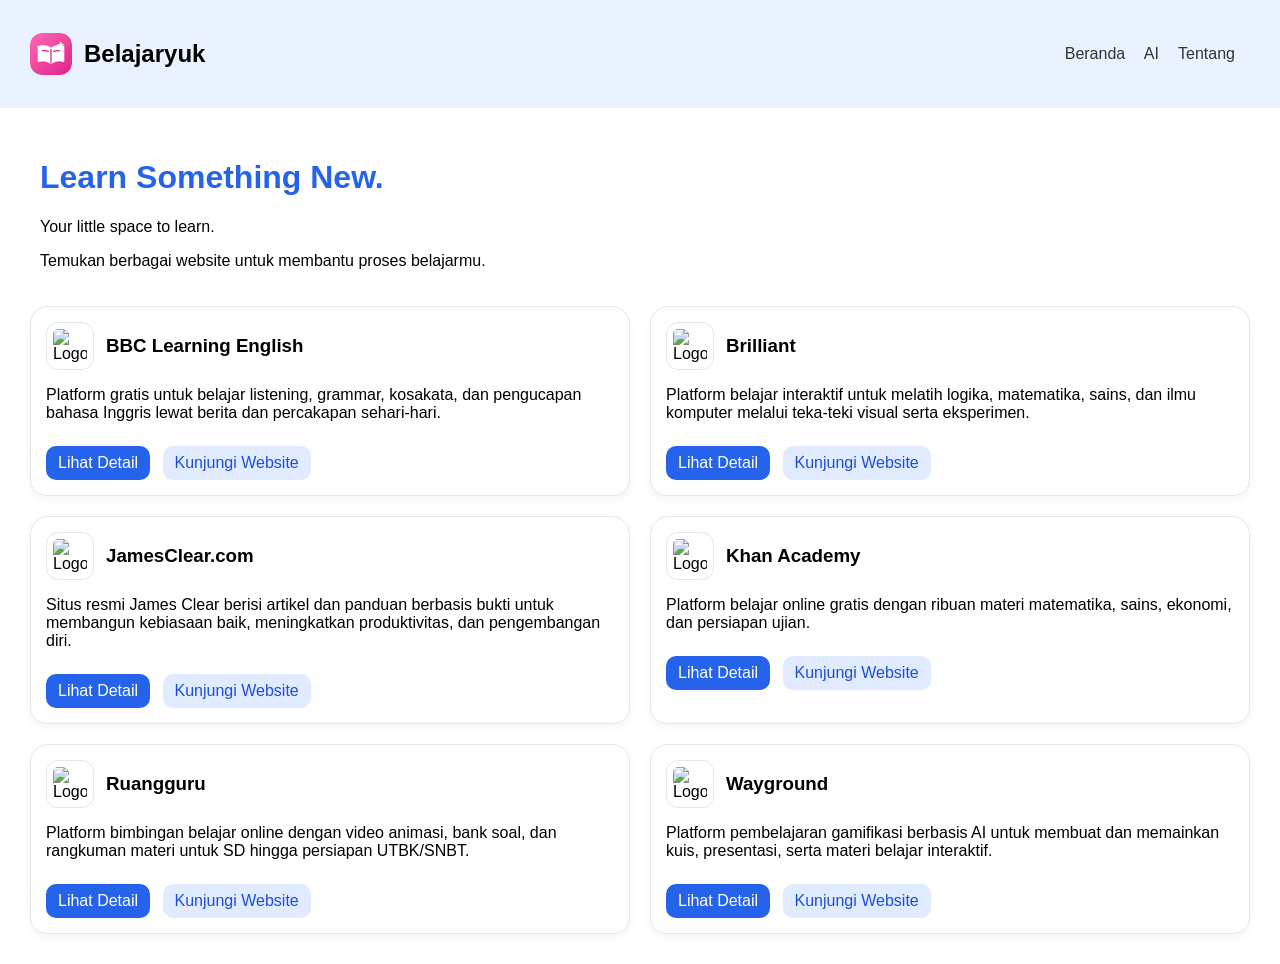
==== index.html @ 1b6ba8a6 "Merge pull request #5 from andrewbudi0308-lgtm/felix ngurutin based on alphabetical order" ====
﻿<!DOCTYPE html>
<html>
<head>
    <title>Belajaryuk</title>
    <style>
        @view-transition {
            navigation: auto;
        }

        body {
            font-family: Arial, sans-serif;
            background-color: white;
            margin: 0;
        }

        ::view-transition-old(root),
        ::view-transition-new(root) {
            animation-duration: 220ms;
        }

        ::view-transition-old(root) {
            animation-name: page-fade-out;
        }

        ::view-transition-new(root) {
            animation-name: page-fade-in;
        }

        @keyframes page-fade-out {
            to {
                opacity: 0;
                transform: translateY(-6px);
            }
        }

        @keyframes page-fade-in {
            from {
                opacity: 0;
                transform: translateY(6px);
            }
        }

        header {
            background-color: #eaf2ff;
            padding: 20px 30px;
            display: flex;
            align-items: center;
            justify-content: space-between;
        }

        .brand {
            display: flex;
            align-items: center;
            gap: 12px;
        }

        .logo {
            width: 42px;
            height: 42px;
            border-radius: 12px;
            display: block;
        }

        h1 {
            color: #2563eb;
        }

        nav a {
            margin-right: 15px;
            text-decoration: none;
            color: #333;
            transition: color 180ms ease;
        }

        nav a:hover {
            color: #2563eb;
        }

        .hero {
            text-align: left;
            padding: 30px 30px 20px;
            margin-left: 10px;
        }

        .cards {
            display: flex;
            flex-wrap: wrap;
            gap: 20px;
            justify-content: center;
            padding: 0 20px 30px;
        }

        .card {
            border: 1px solid #e5e7eb;
            padding: 15px;
            width: calc(50% - 20px);
            min-width: 250px;
            box-sizing: border-box;
            background: #fff;
            border-radius: 18px 18px 16px 16px;
            box-shadow: 0 4px 10px rgba(0, 0, 0, 0.04);
            transition: transform 180ms ease, box-shadow 180ms ease, border-color 180ms ease;
        }

        .card:hover {
            transform: translateY(-4px);
            border-color: #bfdbfe;
            box-shadow: 0 10px 22px rgba(37, 99, 235, 0.12);
        }

        .card:active {
            transform: scale(0.985);
        }

        .card-heading {
            display: flex;
            align-items: center;
            gap: 12px;
            margin-bottom: 12px;
        }

        .site-logo {
            width: 48px;
            height: 48px;
            flex: 0 0 48px;
            box-sizing: border-box;
            padding: 6px;
            object-fit: contain;
            border: 1px solid #e5e7eb;
            border-radius: 12px;
            background: #fff;
        }

        .card-heading h3 {
            margin: 0;
        }

        .button {
            background-color: #2563eb;
            color: white;
            padding: 8px 12px;
            text-decoration: none;
            border-radius: 10px;
            display: inline-block;
            margin-top: 8px;
            transition: transform 160ms ease, background-color 160ms ease;
        }

        .button:hover {
            transform: translateY(-2px);
        }

        .button:active {
            transform: scale(0.96);
        }

        @media (prefers-reduced-motion: reduce) {
            *,
            *::before,
            *::after {
                scroll-behavior: auto !important;
                animation-duration: 0.01ms !important;
                animation-iteration-count: 1 !important;
                transition-duration: 0.01ms !important;
            }
        }

        .button.secondary {
            background-color: #e0ebff;
            color: #1d4ed8;
            margin-left: 8px;
        }
    </style>
</head>
<body>
    <header>
        <div class="brand">
            <img class="logo" src="logo.svg" alt="Logo Belajaryuk">
            <h2>Belajaryuk</h2>
        </div>
        <nav>
            <a href="index.html">Beranda</a>
            <a href="ai.html">AI</a>
            <a href="#">Tentang</a>
        </nav>
    </header>

    <div class="hero">
        <h1>Learn Something New.</h1>
        <p>Your little space to learn.</p>
        <p>Temukan berbagai website untuk membantu proses belajarmu.</p>
    </div>

    <div class="cards">
        <div class="card">
            <div class="card-heading">
                <img class="site-logo" src="https://www.google.com/s2/favicons?domain=bbc.co.uk&amp;sz=128" alt="Logo BBC Learning English" width="48" height="48">
                <h3>BBC Learning English</h3>
            </div>
            <p>Platform gratis untuk belajar listening, grammar, kosakata, dan pengucapan bahasa Inggris lewat berita dan percakapan sehari-hari.</p>
            <a href="detail.html?id=5" class="button">Lihat Detail</a>
            <a href="https://www.bbc.co.uk/learningenglish/english/hygiene/course-information" class="button secondary" target="_blank" rel="noreferrer">Kunjungi Website</a>
        </div>

        <div class="card">
            <div class="card-heading">
                <img class="site-logo" src="https://www.google.com/s2/favicons?domain=brilliant.org&amp;sz=128" alt="Logo Brilliant" width="48" height="48">
                <h3>Brilliant</h3>
            </div>
            <p>Platform belajar interaktif untuk melatih logika, matematika, sains, dan ilmu komputer melalui teka-teki visual serta eksperimen.</p>
            <a href="detail.html?id=3" class="button">Lihat Detail</a>
            <a href="https://brilliant.org/" class="button secondary" target="_blank" rel="noreferrer">Kunjungi Website</a>
        </div>

        <div class="card">
            <div class="card-heading">
                <img class="site-logo" src="https://www.google.com/s2/favicons?domain=jamesclear.com&amp;sz=128" alt="Logo JamesClear.com" width="48" height="48">
                <h3>JamesClear.com</h3>
            </div>
            <p>Situs resmi James Clear berisi artikel dan panduan berbasis bukti untuk membangun kebiasaan baik, meningkatkan produktivitas, dan pengembangan diri.</p>
            <a href="detail.html?id=4" class="button">Lihat Detail</a>
            <a href="https://jamesclear.com/" class="button secondary" target="_blank" rel="noreferrer">Kunjungi Website</a>
        </div>

        <div class="card">
            <div class="card-heading">
                <img class="site-logo" src="https://www.google.com/s2/favicons?domain=khanacademy.org&amp;sz=128" alt="Logo Khan Academy" width="48" height="48">
                <h3>Khan Academy</h3>
            </div>
            <p>Platform belajar online gratis dengan ribuan materi matematika, sains, ekonomi, dan persiapan ujian.</p>
            <a href="detail.html?id=1" class="button">Lihat Detail</a>
            <a href="https://www.khanacademy.org/" class="button secondary" target="_blank" rel="noreferrer">Kunjungi Website</a>
        </div>

        <div class="card">
            <div class="card-heading">
                <img class="site-logo" src="https://www.google.com/s2/favicons?domain=ruangguru.com&amp;sz=128" alt="Logo Ruangguru" width="48" height="48">
                <h3>Ruangguru</h3>
            </div>
            <p>Platform bimbingan belajar online dengan video animasi, bank soal, dan rangkuman materi untuk SD hingga persiapan UTBK/SNBT.</p>
            <a href="detail.html?id=2" class="button">Lihat Detail</a>
            <a href="https://www.ruangguru.com/" class="button secondary" target="_blank" rel="noreferrer">Kunjungi Website</a>
        </div>

        <div class="card">
            <div class="card-heading">
                <img class="site-logo" src="https://www.google.com/s2/favicons?domain=wayground.com&amp;sz=128" alt="Logo Wayground" width="48" height="48">
                <h3>Wayground</h3>
            </div>
            <p>Platform pembelajaran gamifikasi berbasis AI untuk membuat dan memainkan kuis, presentasi, serta materi belajar interaktif.</p>
            <a href="detail.html?id=6" class="button">Lihat Detail</a>
            <a href="https://wayground.com/" class="button secondary" target="_blank" rel="noreferrer">Kunjungi Website</a>
        </div>
    </div>
</body>
</html>
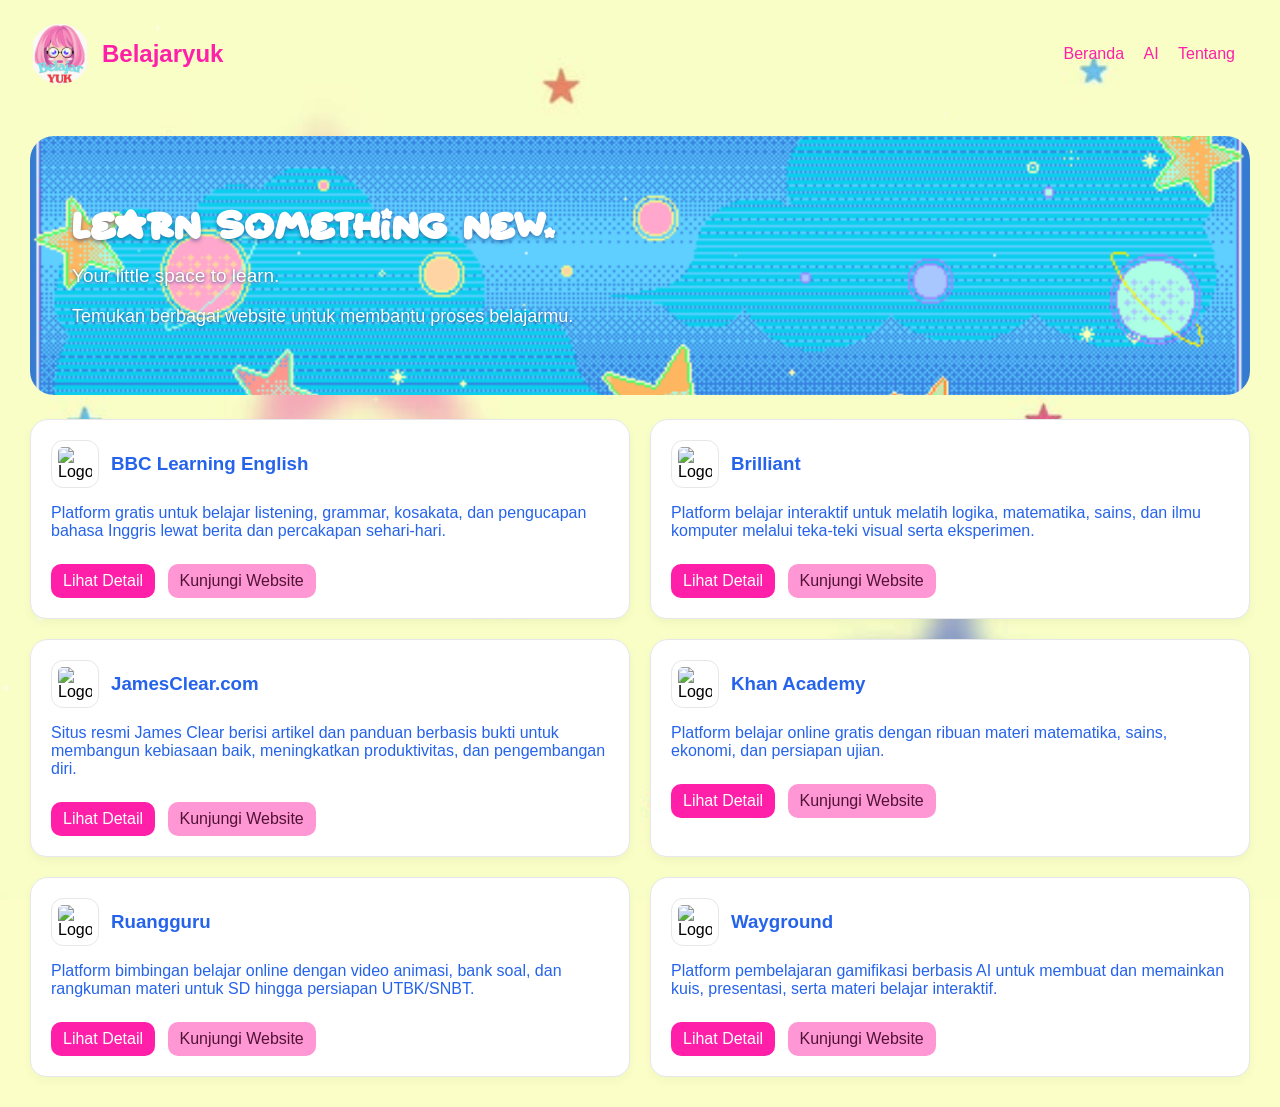
==== commit 0f00937e: "finishing" ====
--- a/index.html
+++ b/index.html
@@ -1,7 +1,20 @@
-﻿<!DOCTYPE html>
+<!DOCTYPE html>
 <html>
 <head>
+    <meta charset="UTF-8">
+    <meta name="viewport" content="width=device-width, initial-scale=1">
     <title>Belajaryuk</title>
+    <meta name="description" content="Temukan berbagai website dan alat belajar untuk membantu proses belajarmu.">
+    <meta property="og:type" content="website">
+    <meta property="og:site_name" content="Belajaryuk.id">
+    <meta property="og:title" content="Belajaryuk.id — Your little space to learn">
+    <meta property="og:description" content="Temukan berbagai website dan alat belajar untuk membantu proses belajarmu.">
+    <meta property="og:url" content="https://belajaryuk.id/">
+    <meta property="og:image" content="https://belajaryuk.id/assets/images/belajaryuk-logo.png">
+    <meta property="og:image:alt" content="Logo Belajaryuk menampilkan Jane dan tulisan Belajar YUK">
+    <meta name="twitter:card" content="summary_large_image">
+    <meta name="twitter:image" content="https://belajaryuk.id/assets/images/belajaryuk-logo.png">
+    <link rel="stylesheet" href="assets/css/site-font.css">
     <style>
         @view-transition {
             navigation: auto;
@@ -9,8 +22,23 @@
 
         body {
             font-family: Arial, sans-serif;
-            background-color: white;
+            background-color: #fbffc7;
+            background-image: url("assets/images/background-reference.jpg");
+            background-position: center top;
+            background-repeat: no-repeat;
+            background-size: cover;
+            background-attachment: fixed;
             margin: 0;
+            isolation: isolate;
+        }
+
+        #homepage-stars {
+            position: fixed;
+            inset: 0;
+            z-index: -1;
+            width: 100%;
+            height: 100%;
+            pointer-events: none;
         }
 
         ::view-transition-old(root),
@@ -41,7 +69,7 @@
         }
 
         header {
-            background-color: #eaf2ff;
+            background-color: transparent;
             padding: 20px 30px;
             display: flex;
             align-items: center;
@@ -52,13 +80,43 @@
             display: flex;
             align-items: center;
             gap: 12px;
+            color: #ff1fa9;
+            text-decoration: none;
+            cursor: pointer;
+        }
+
+        .brand:hover {
+            color: #ff1fa9;
+        }
+
+        .brand:focus-visible {
+            outline: 3px solid #2563eb;
+            outline-offset: 4px;
+            border-radius: 6px;
         }
 
         .logo {
-            width: 42px;
-            height: 42px;
-            border-radius: 12px;
+            width: 60px;
+            height: 60px;
             display: block;
+            border-radius: 50%;
+            object-fit: contain;
+            animation: logo-float 3.6s ease-in-out infinite;
+            transition: scale 220ms ease, filter 220ms ease;
+        }
+
+        .brand:hover .logo {
+            scale: 1.06;
+            filter: drop-shadow(0 0 7px rgba(255, 31, 169, .45));
+        }
+
+        @keyframes logo-float {
+            0%, 100% {
+                transform: translateY(0);
+            }
+            50% {
+                transform: translateY(-4px);
+            }
         }
 
         h1 {
@@ -68,18 +126,69 @@
         nav a {
             margin-right: 15px;
             text-decoration: none;
-            color: #333;
-            transition: color 180ms ease;
+            color: #ff1fa9;
+            display: inline-block;
+            transition: color 180ms ease, transform 180ms ease;
         }
 
         nav a:hover {
-            color: #2563eb;
+            color: #ff1fa9;
+            transform: translateY(-2px);
         }
 
         .hero {
             text-align: left;
-            padding: 30px 30px 20px;
-            margin-left: 10px;
+            margin: 28px 30px 24px;
+            padding: 48px 40px;
+            border: 2px solid transparent;
+            border-radius: 24px;
+            background: #347bd1 url("assets/images/title-header.gif") center / cover no-repeat;
+            color: #fff;
+        }
+
+        .hero h1 {
+            color: #fff;
+            text-shadow: 0 2px 4px rgba(20, 52, 126, .55);
+        }
+
+        .hero p {
+            color: #fff;
+            text-shadow: 0 1px 3px rgba(20, 52, 126, .7);
+        }
+
+        .hero p:first-of-type {
+            font-size: 19px;
+        }
+
+        .hero p:last-of-type {
+            font-size: 18px;
+        }
+
+        .hero,
+        .card {
+            animation: content-fade-in 520ms ease both;
+        }
+
+        .card:nth-child(2) { animation-delay: 70ms; }
+        .card:nth-child(3) { animation-delay: 140ms; }
+        .card:nth-child(4) { animation-delay: 210ms; }
+        .card:nth-child(5) { animation-delay: 280ms; }
+        .card:nth-child(6) { animation-delay: 350ms; }
+
+        @keyframes content-fade-in {
+            from {
+                opacity: 0;
+            }
+            to {
+                opacity: 1;
+            }
+        }
+
+        @media (max-width: 560px) {
+            .hero {
+                margin: 20px 14px;
+                padding: 42px 24px;
+            }
         }
 
         .cards {
@@ -92,7 +201,7 @@
 
         .card {
             border: 1px solid #e5e7eb;
-            padding: 15px;
+            padding: 20px;
             width: calc(50% - 20px);
             min-width: 250px;
             box-sizing: border-box;
@@ -100,6 +209,11 @@
             border-radius: 18px 18px 16px 16px;
             box-shadow: 0 4px 10px rgba(0, 0, 0, 0.04);
             transition: transform 180ms ease, box-shadow 180ms ease, border-color 180ms ease;
+        }
+
+        .card-heading h3,
+        .card > p {
+            color: #2563eb;
         }
 
         .card:hover {
@@ -136,7 +250,7 @@
         }
 
         .button {
-            background-color: #2563eb;
+            background-color: #ff1fa9;
             color: white;
             padding: 8px 12px;
             text-decoration: none;
@@ -166,22 +280,28 @@
         }
 
         .button.secondary {
-            background-color: #e0ebff;
-            color: #1d4ed8;
+            background-color: #ff97d5;
+            color: #501236;
             margin-left: 8px;
+        }
+
+        .button.secondary:focus-visible {
+            outline: 3px solid #1d4ed8;
+            outline-offset: 4px;
         }
     </style>
 </head>
 <body>
+    <canvas id="homepage-stars" aria-hidden="true"></canvas>
     <header>
-        <div class="brand">
-            <img class="logo" src="logo.svg" alt="Logo Belajaryuk">
+        <a class="brand" href="index.html" aria-label="Kembali ke Beranda Belajaryuk">
+            <img class="logo" src="assets/images/belajaryuk-logo.png" alt="Logo Belajaryuk, Jane dan tulisan Belajar YUK">
             <h2>Belajaryuk</h2>
-        </div>
+        </a>
         <nav>
             <a href="index.html">Beranda</a>
             <a href="ai.html">AI</a>
-            <a href="#">Tentang</a>
+            <a href="about.html">Tentang</a>
         </nav>
     </header>
 
@@ -252,5 +372,6 @@
             <a href="https://wayground.com/" class="button secondary" target="_blank" rel="noreferrer">Kunjungi Website</a>
         </div>
     </div>
+    <script src="assets/js/home-interactions.js" defer></script>
 </body>
 </html>
--- a/assets/css/site-font.css
+++ b/assets/css/site-font.css
@@ -0,0 +1,25 @@
+@font-face {
+    font-family: "Starborn";
+    src: url("../fonts/Starborn.ttf") format("truetype");
+    font-style: normal;
+    font-weight: 400;
+    font-display: swap;
+}
+
+.hero h1 {
+    font-family: "Starborn", Arial, sans-serif;
+}
+
+@media (max-width: 560px) {
+    header {
+        align-items: flex-start;
+        flex-direction: column;
+        gap: 8px;
+    }
+
+    nav {
+        display: flex;
+        flex-wrap: wrap;
+        gap: 6px;
+    }
+}
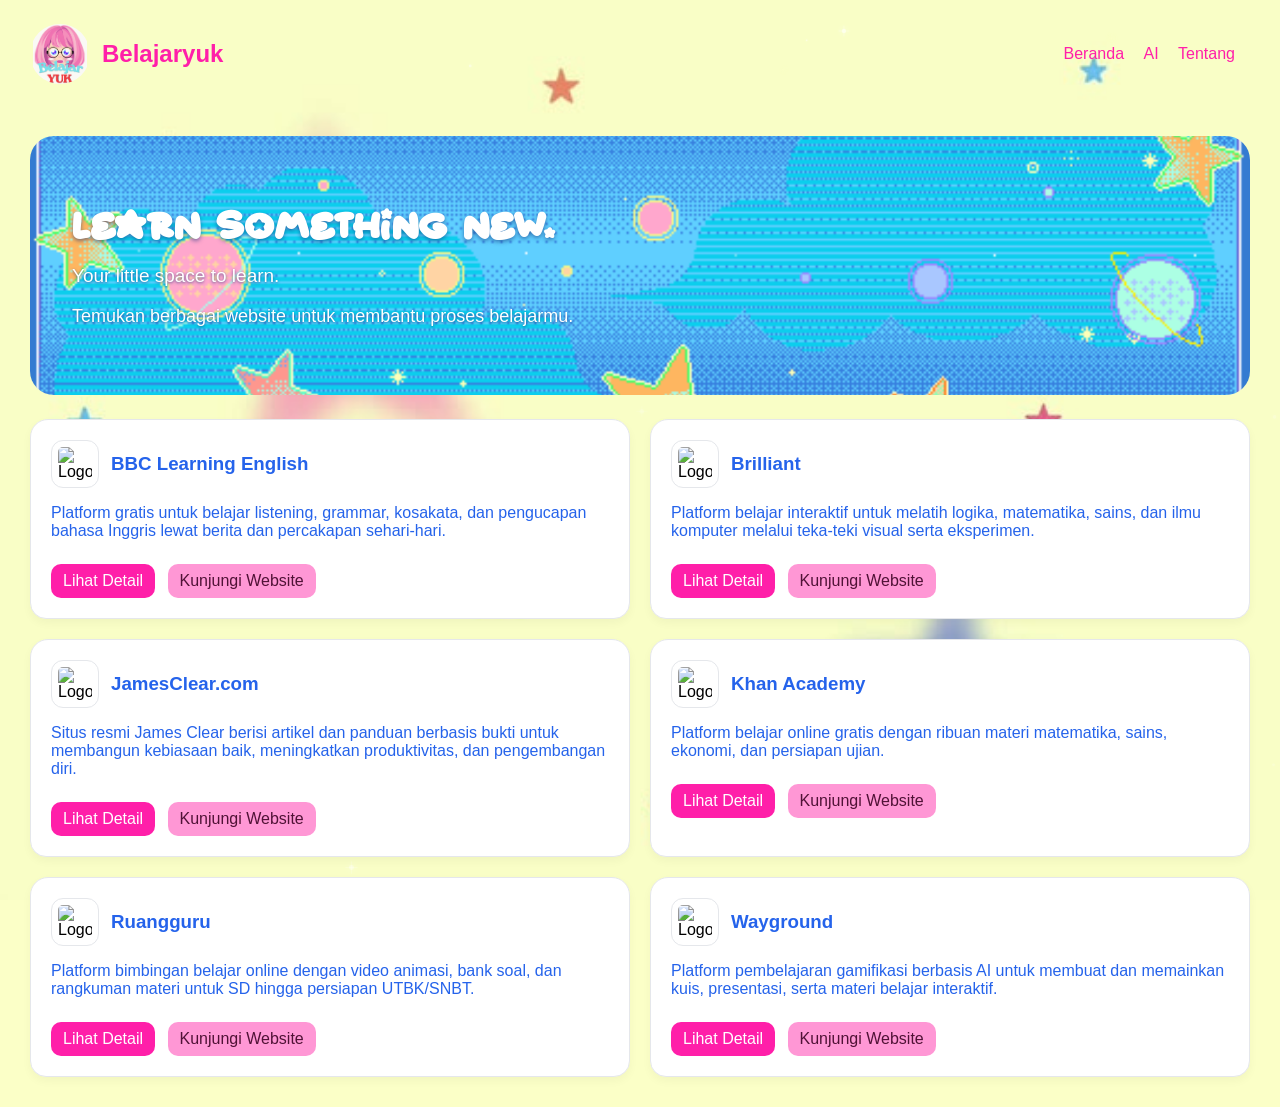
==== commit 1a812766: "motion" ====
--- a/index.html
+++ b/index.html
@@ -14,6 +14,7 @@
     <meta property="og:image:alt" content="Logo Belajaryuk menampilkan Jane dan tulisan Belajar YUK">
     <meta name="twitter:card" content="summary_large_image">
     <meta name="twitter:image" content="https://belajaryuk.id/assets/images/belajaryuk-logo.png">
+    <link rel="icon" type="image/png" href="assets/images/belajaryuk-favicon.png">
     <link rel="stylesheet" href="assets/css/site-font.css">
     <style>
         @view-transition {
@@ -164,16 +165,9 @@
             font-size: 18px;
         }
 
-        .hero,
-        .card {
+        .hero {
             animation: content-fade-in 520ms ease both;
         }
-
-        .card:nth-child(2) { animation-delay: 70ms; }
-        .card:nth-child(3) { animation-delay: 140ms; }
-        .card:nth-child(4) { animation-delay: 210ms; }
-        .card:nth-child(5) { animation-delay: 280ms; }
-        .card:nth-child(6) { animation-delay: 350ms; }
 
         @keyframes content-fade-in {
             from {
@@ -290,8 +284,9 @@
             outline-offset: 4px;
         }
     </style>
+    <link rel="stylesheet" href="assets/css/site-motion.css">
 </head>
-<body>
+<body class="interactive-page">
     <canvas id="homepage-stars" aria-hidden="true"></canvas>
     <header>
         <a class="brand" href="index.html" aria-label="Kembali ke Beranda Belajaryuk">
--- a/assets/css/site-motion.css
+++ b/assets/css/site-motion.css
@@ -0,0 +1,121 @@
+body {
+    isolation: isolate;
+}
+
+#homepage-stars {
+    position: fixed;
+    inset: 0;
+    z-index: -1;
+    width: 100%;
+    height: 100%;
+    pointer-events: none;
+}
+
+.logo {
+    animation: logo-float 3.6s ease-in-out infinite;
+    transition: scale 220ms ease, filter 220ms ease;
+}
+
+.brand:hover .logo {
+    scale: 1.06;
+    filter: drop-shadow(0 0 7px rgba(255, 31, 169, .45));
+}
+
+@keyframes logo-float {
+    0%, 100% {
+        transform: translateY(0);
+    }
+
+    50% {
+        transform: translateY(-4px);
+    }
+}
+
+nav a,
+.button,
+.social-icon {
+    transition: transform 180ms ease, filter 180ms ease, color 180ms ease, background-color 180ms ease;
+}
+
+nav a:hover {
+    transform: translateY(-2px);
+}
+
+.button:hover,
+.social-icon:hover {
+    transform: translateY(-2px);
+}
+
+.button:active,
+.social-icon:active {
+    transform: scale(.96);
+}
+
+.card,
+.team-card {
+    transition: transform 180ms ease, box-shadow 180ms ease, border-color 180ms ease;
+}
+
+.card:hover,
+.team-card:hover {
+    transform: translateY(-4px);
+}
+
+.card:active,
+.team-card:active {
+    transform: scale(.985);
+}
+
+.site-logo,
+.team-photo {
+    transition: transform 180ms ease, filter 180ms ease;
+}
+
+.card:hover .site-logo,
+.team-card:hover .team-photo {
+    transform: scale(1.04);
+}
+
+@keyframes content-fade-in {
+    from {
+        opacity: 0;
+    }
+
+    to {
+        opacity: 1;
+    }
+}
+
+.interactive-page.motion-ready .hero,
+.interactive-page.motion-ready .section-heading {
+    animation: content-fade-in 520ms ease both;
+}
+
+.interactive-page .scroll-reveal {
+    transition: opacity 520ms ease, transform 520ms ease, box-shadow 180ms ease, border-color 180ms ease;
+}
+
+.interactive-page.scroll-reveal-ready .scroll-reveal:not(.is-visible) {
+    opacity: 0;
+    transform: translateY(22px);
+}
+
+.interactive-page.scroll-reveal-ready .scroll-reveal.is-visible {
+    opacity: 1;
+}
+
+@media (prefers-reduced-motion: reduce) {
+    *,
+    *::before,
+    *::after {
+        scroll-behavior: auto !important;
+        animation-duration: .01ms !important;
+        animation-iteration-count: 1 !important;
+        transition-duration: .01ms !important;
+    }
+
+    .interactive-page.scroll-reveal-ready .scroll-reveal:not(.is-visible) {
+        opacity: 1;
+        transform: none;
+    }
+}
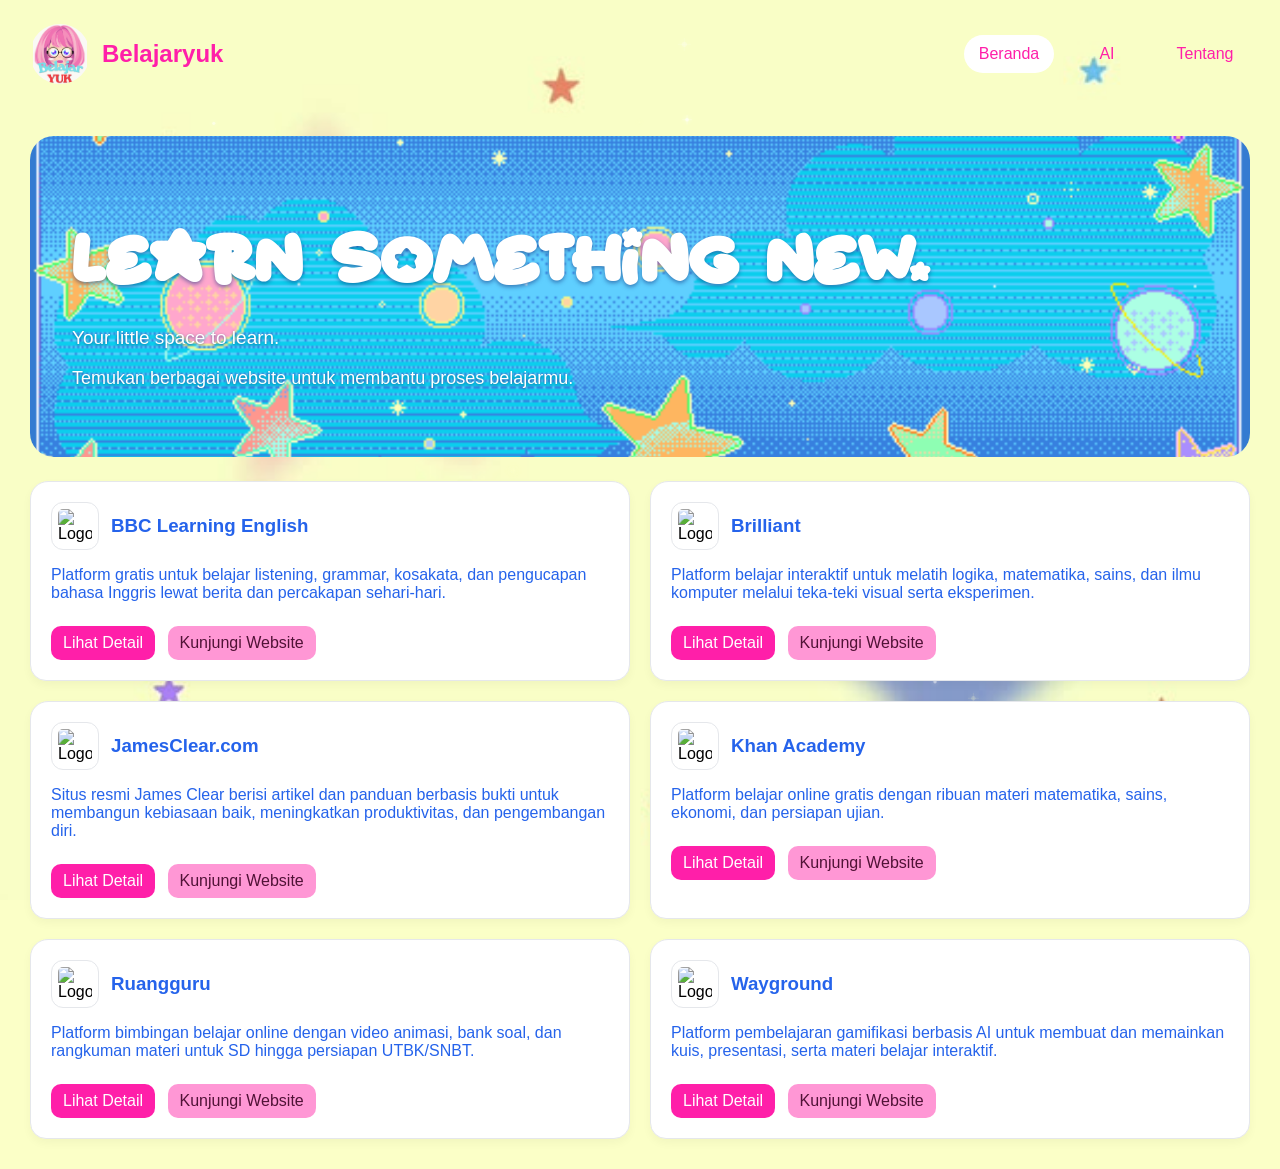
==== commit 8a5dbb5b: "motion fix" ====
--- a/index.html
+++ b/index.html
@@ -293,8 +293,9 @@
             <img class="logo" src="assets/images/belajaryuk-logo.png" alt="Logo Belajaryuk, Jane dan tulisan Belajar YUK">
             <h2>Belajaryuk</h2>
         </a>
-        <nav>
-            <a href="index.html">Beranda</a>
+        <nav class="site-nav">
+            <span class="nav-pill" aria-hidden="true"></span>
+            <a href="index.html" aria-current="page">Beranda</a>
             <a href="ai.html">AI</a>
             <a href="about.html">Tentang</a>
         </nav>
--- a/assets/css/site-font.css
+++ b/assets/css/site-font.css
@@ -8,6 +8,8 @@
 
 .hero h1 {
     font-family: "Starborn", Arial, sans-serif;
+    font-size: clamp(34px, 6vw, 58px);
+    line-height: 1.1;
 }
 
 @media (max-width: 560px) {
--- a/assets/css/site-motion.css
+++ b/assets/css/site-motion.css
@@ -37,6 +37,68 @@
     transition: transform 180ms ease, filter 180ms ease, color 180ms ease, background-color 180ms ease;
 }
 
+.site-nav {
+    position: relative;
+    isolation: isolate;
+    display: flex;
+    flex-wrap: nowrap;
+    gap: 8px;
+}
+
+.site-nav a {
+    position: relative;
+    z-index: 1;
+    display: inline-flex;
+    flex: 0 0 90px;
+    align-items: center;
+    justify-content: center;
+    width: 90px;
+    height: 38px;
+    margin: 0;
+    padding: 8px 10px;
+    border-radius: 999px;
+    box-sizing: border-box;
+    line-height: 1;
+}
+
+.site-nav a[aria-current="page"] {
+    background: transparent;
+}
+
+.site-nav .nav-pill {
+    position: absolute;
+    z-index: 0;
+    top: 0;
+    left: 0;
+    width: 90px;
+    height: 38px;
+    border-radius: 999px;
+    background: #fff;
+    view-transition-name: active-nav-pill;
+    pointer-events: none;
+}
+
+::view-transition-group(active-nav-pill) {
+    z-index: 1;
+    animation-duration: 720ms;
+    animation-timing-function: cubic-bezier(.4, 0, .2, 1);
+}
+
+::view-transition-old(active-nav-pill) {
+    animation: none;
+    opacity: 1;
+}
+
+::view-transition-new(active-nav-pill) {
+    animation: none;
+    opacity: 1;
+}
+
+::view-transition-old(root),
+::view-transition-new(root) {
+    transform: none !important;
+}
+
 nav a:hover {
     transform: translateY(-2px);
 }
@@ -89,6 +151,45 @@
 .interactive-page.motion-ready .hero,
 .interactive-page.motion-ready .section-heading {
     animation: content-fade-in 520ms ease both;
+}
+
+.interactive-page .hero h1 {
+    view-transition-name: hero-title;
+}
+
+::view-transition-group(hero-title) {
+    animation-duration: 650ms;
+}
+
+::view-transition-old(hero-title) {
+    animation: hero-title-fade-out 180ms ease both;
+}
+
+::view-transition-new(hero-title) {
+    animation: hero-title-glow-in 650ms ease-out both;
+}
+
+@keyframes hero-title-fade-out {
+    to {
+        opacity: 0;
+    }
+}
+
+@keyframes hero-title-glow-in {
+    0% {
+        opacity: 0;
+        filter: drop-shadow(0 0 0 rgba(255, 255, 255, 0));
+    }
+
+    35% {
+        opacity: 1;
+        filter: drop-shadow(0 0 12px rgba(255, 255, 255, .95)) drop-shadow(0 0 30px rgba(255, 223, 87, .85));
+    }
+
+    100% {
+        opacity: 1;
+        filter: drop-shadow(0 0 3px rgba(255, 255, 255, .45));
+    }
 }
 
 .interactive-page .scroll-reveal {
@@ -118,4 +219,13 @@
         opacity: 1;
         transform: none;
     }
-}
+
+    ::view-transition-group(hero-title),
+    ::view-transition-old(hero-title),
+    ::view-transition-new(hero-title),
+    ::view-transition-group(active-nav-pill),
+    ::view-transition-old(active-nav-pill),
+    ::view-transition-new(active-nav-pill) {
+        animation: none;
+    }
+}
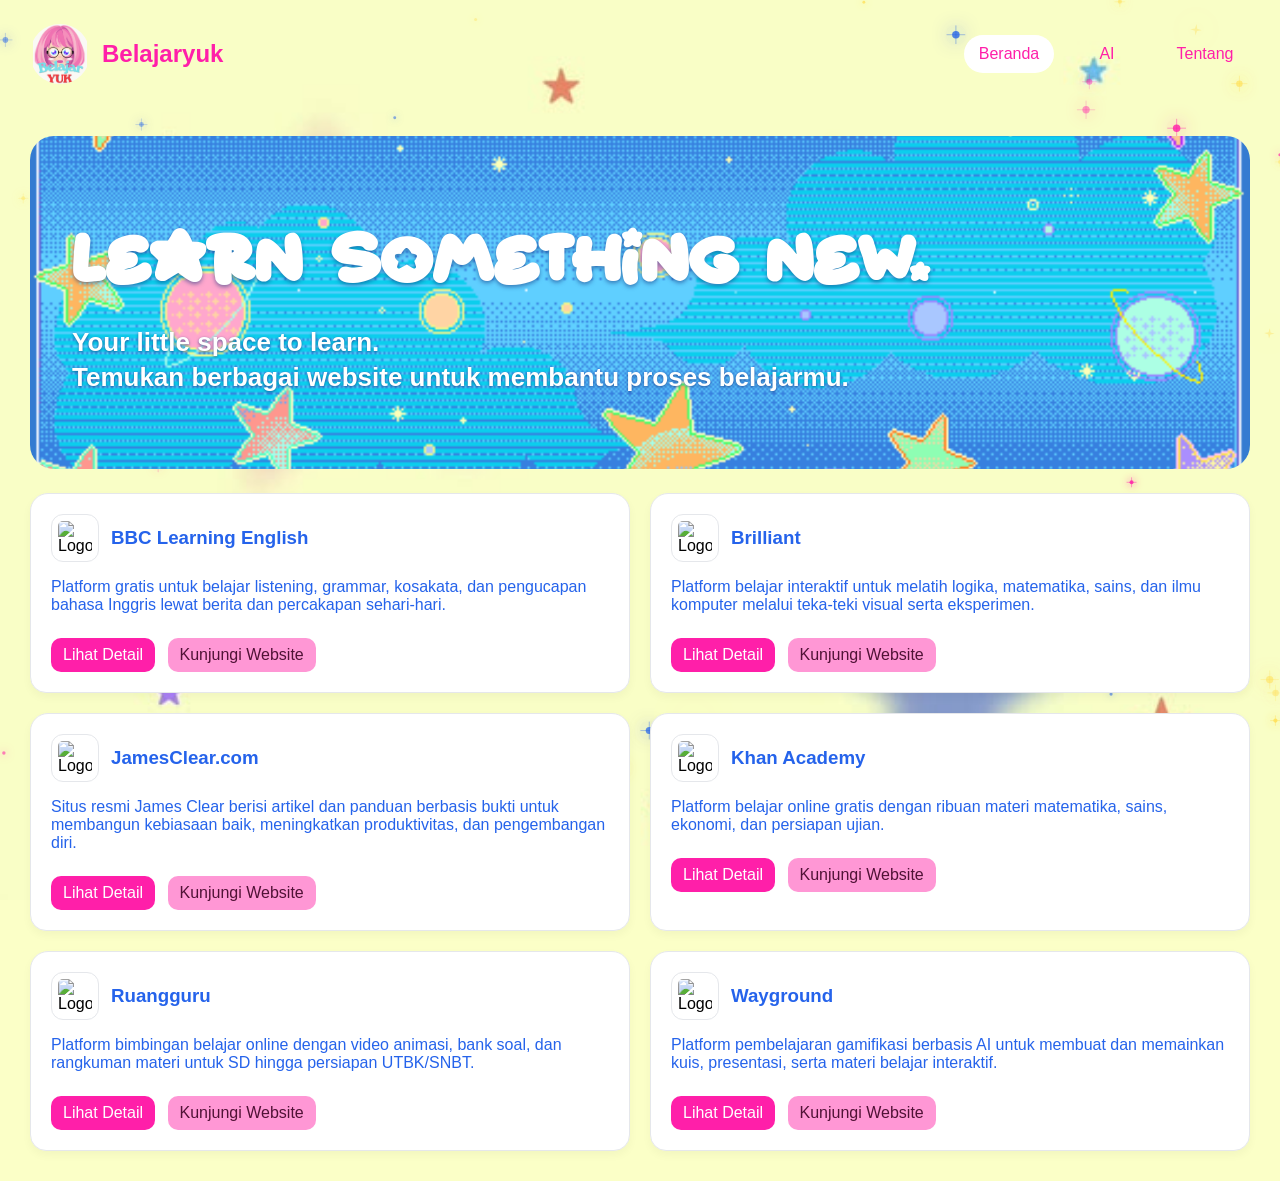
==== commit bd8bbeaf: "bintang" ====
--- a/index.html
+++ b/index.html
@@ -33,15 +33,6 @@
             isolation: isolate;
         }
 
-        #homepage-stars {
-            position: fixed;
-            inset: 0;
-            z-index: -1;
-            width: 100%;
-            height: 100%;
-            pointer-events: none;
-        }
-
         ::view-transition-old(root),
         ::view-transition-new(root) {
             animation-duration: 220ms;
@@ -154,15 +145,17 @@
 
         .hero p {
             color: #fff;
+            font-size: clamp(20px, 2.8vw, 26px);
+            font-weight: 700;
             text-shadow: 0 1px 3px rgba(20, 52, 126, .7);
         }
 
         .hero p:first-of-type {
-            font-size: 19px;
+            margin-bottom: 4px;
         }
 
         .hero p:last-of-type {
-            font-size: 18px;
+            margin-top: 0;
         }
 
         .hero {
--- a/assets/css/site-motion.css
+++ b/assets/css/site-motion.css
@@ -5,10 +5,38 @@
 #homepage-stars {
     position: fixed;
     inset: 0;
-    z-index: -1;
+    z-index: 0;
     width: 100%;
     height: 100%;
     pointer-events: none;
+}
+
+body > :not(#homepage-stars):not(.click-sparkle) {
+    position: relative;
+    z-index: 1;
+}
+
+.click-sparkle {
+    position: fixed;
+    z-index: 10;
+    color: var(--spark-color);
+    font-size: 15px;
+    line-height: 1;
+    pointer-events: none;
+    text-shadow: 0 0 6px currentColor;
+    animation: click-sparkle-burst 560ms ease-out forwards;
+}
+
+@keyframes click-sparkle-burst {
+    from {
+        opacity: 1;
+        transform: translate(-50%, -50%) scale(.5);
+    }
+
+    to {
+        opacity: 0;
+        transform: translate(calc(-50% + var(--spark-x)), calc(-50% + var(--spark-y))) scale(1.2);
+    }
 }
 
 .logo {
@@ -41,6 +69,7 @@
     position: relative;
     isolation: isolate;
     display: flex;
+    flex-shrink: 0;
     flex-wrap: nowrap;
     gap: 8px;
 }
@@ -59,10 +88,23 @@
     border-radius: 999px;
     box-sizing: border-box;
     line-height: 1;
+    white-space: nowrap;
 }
 
 .site-nav a[aria-current="page"] {
     background: transparent;
+}
+
+.site-nav a[href="index.html"] {
+    view-transition-name: nav-home;
+}
+
+.site-nav a[href="ai.html"] {
+    view-transition-name: nav-ai;
+}
+
+.site-nav a[href="about.html"] {
+    view-transition-name: nav-about;
 }
 
 .site-nav .nav-pill {
@@ -78,18 +120,46 @@
     pointer-events: none;
 }
 
+@media (max-width: 640px) {
+    header {
+        flex-wrap: wrap;
+        gap: 12px;
+    }
+
+    .site-nav {
+        margin-left: auto;
+        margin-right: auto;
+    }
+}
+
 ::view-transition-group(active-nav-pill) {
     z-index: 1;
     animation-duration: 720ms;
     animation-timing-function: cubic-bezier(.4, 0, .2, 1);
 }
 
+::view-transition-group(nav-home),
+::view-transition-group(nav-ai),
+::view-transition-group(nav-about) {
+    z-index: 2;
+}
+
 ::view-transition-old(active-nav-pill) {
     animation: none;
     opacity: 1;
 }
 
 ::view-transition-new(active-nav-pill) {
+    animation: none;
+    opacity: 1;
+}
+
+::view-transition-old(nav-home),
+::view-transition-new(nav-home),
+::view-transition-old(nav-ai),
+::view-transition-new(nav-ai),
+::view-transition-old(nav-about),
+::view-transition-new(nav-about) {
     animation: none;
     opacity: 1;
 }
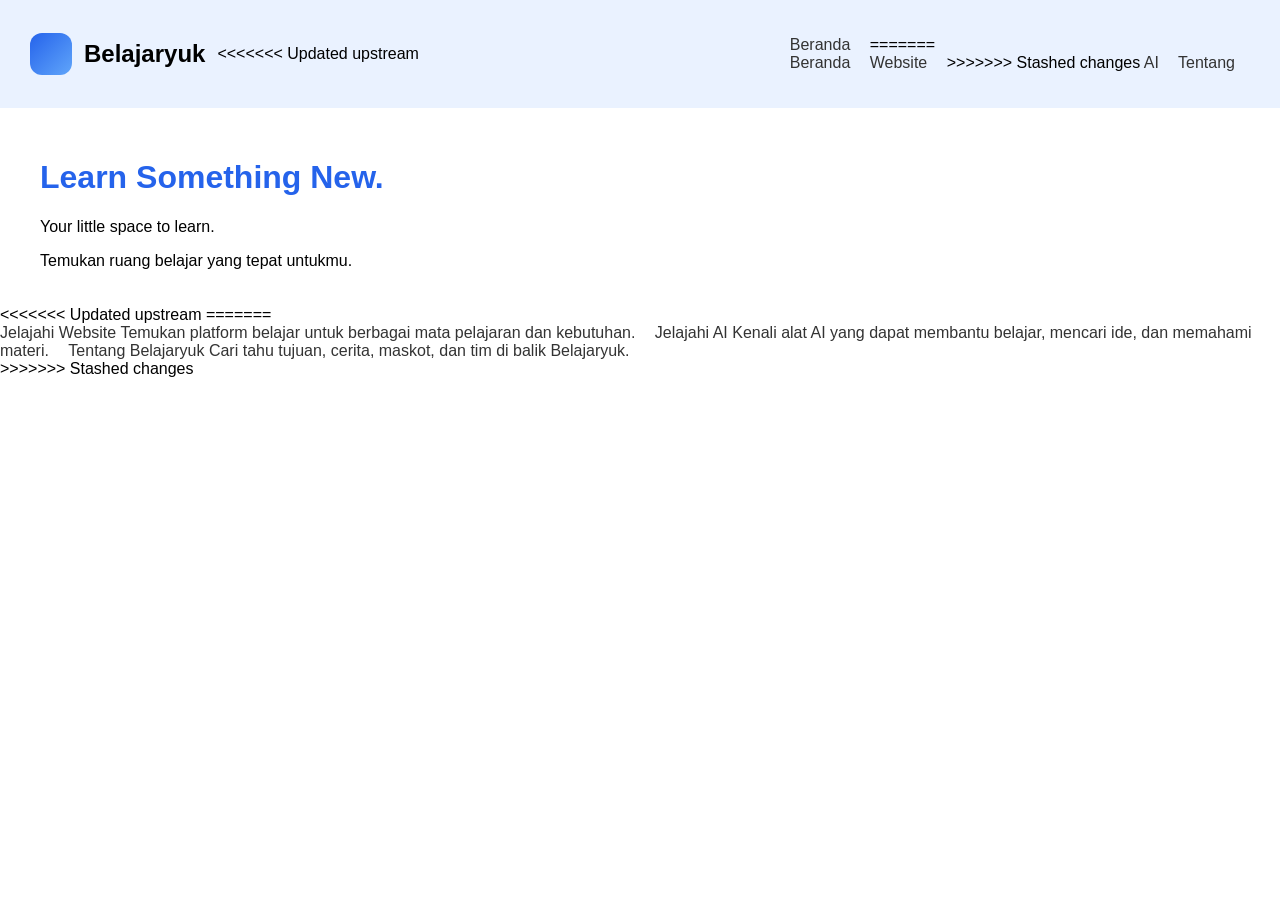
==== commit 1f81a867: "Update index.html" ====
--- a/index.html
+++ b/index.html
@@ -1,21 +1,7 @@
-<!DOCTYPE html>
+﻿<!DOCTYPE html>
 <html>
 <head>
-    <meta charset="UTF-8">
-    <meta name="viewport" content="width=device-width, initial-scale=1">
     <title>Belajaryuk</title>
-    <meta name="description" content="Temukan berbagai website dan alat belajar untuk membantu proses belajarmu.">
-    <meta property="og:type" content="website">
-    <meta property="og:site_name" content="Belajaryuk.id">
-    <meta property="og:title" content="Belajaryuk.id — Your little space to learn">
-    <meta property="og:description" content="Temukan berbagai website dan alat belajar untuk membantu proses belajarmu.">
-    <meta property="og:url" content="https://belajaryuk.id/">
-    <meta property="og:image" content="https://belajaryuk.id/assets/images/belajaryuk-logo.png">
-    <meta property="og:image:alt" content="Logo Belajaryuk menampilkan Jane dan tulisan Belajar YUK">
-    <meta name="twitter:card" content="summary_large_image">
-    <meta name="twitter:image" content="https://belajaryuk.id/assets/images/belajaryuk-logo.png">
-    <link rel="icon" type="image/png" href="assets/images/belajaryuk-favicon.png">
-    <link rel="stylesheet" href="assets/css/site-font.css">
     <style>
         @view-transition {
             navigation: auto;
@@ -23,14 +9,8 @@
 
         body {
             font-family: Arial, sans-serif;
-            background-color: #fbffc7;
-            background-image: url("assets/images/background-reference.jpg");
-            background-position: center top;
-            background-repeat: no-repeat;
-            background-size: cover;
-            background-attachment: fixed;
+            background-color: white;
             margin: 0;
-            isolation: isolate;
         }
 
         ::view-transition-old(root),
@@ -61,7 +41,7 @@
         }
 
         header {
-            background-color: transparent;
+            background-color: #eaf2ff;
             padding: 20px 30px;
             display: flex;
             align-items: center;
@@ -72,43 +52,14 @@
             display: flex;
             align-items: center;
             gap: 12px;
-            color: #ff1fa9;
-            text-decoration: none;
-            cursor: pointer;
-        }
-
-        .brand:hover {
-            color: #ff1fa9;
-        }
-
-        .brand:focus-visible {
-            outline: 3px solid #2563eb;
-            outline-offset: 4px;
-            border-radius: 6px;
         }
 
         .logo {
-            width: 60px;
-            height: 60px;
-            display: block;
-            border-radius: 50%;
-            object-fit: contain;
-            animation: logo-float 3.6s ease-in-out infinite;
-            transition: scale 220ms ease, filter 220ms ease;
-        }
-
-        .brand:hover .logo {
-            scale: 1.06;
-            filter: drop-shadow(0 0 7px rgba(255, 31, 169, .45));
-        }
-
-        @keyframes logo-float {
-            0%, 100% {
-                transform: translateY(0);
-            }
-            50% {
-                transform: translateY(-4px);
-            }
+            width: 42px;
+            height: 42px;
+            border-radius: 12px;
+            background: linear-gradient(135deg, #2563eb, #60a5fa);
+            display: inline-block;
         }
 
         h1 {
@@ -118,64 +69,18 @@
         nav a {
             margin-right: 15px;
             text-decoration: none;
-            color: #ff1fa9;
-            display: inline-block;
-            transition: color 180ms ease, transform 180ms ease;
+            color: #333;
+            transition: color 180ms ease;
         }
 
         nav a:hover {
-            color: #ff1fa9;
-            transform: translateY(-2px);
+            color: #2563eb;
         }
 
         .hero {
             text-align: left;
-            margin: 28px 30px 24px;
-            padding: 48px 40px;
-            border: 2px solid transparent;
-            border-radius: 24px;
-            background: #347bd1 url("assets/images/title-header.gif") center / cover no-repeat;
-            color: #fff;
-        }
-
-        .hero h1 {
-            color: #fff;
-            text-shadow: 0 2px 4px rgba(20, 52, 126, .55);
-        }
-
-        .hero p {
-            color: #fff;
-            font-size: clamp(20px, 2.8vw, 26px);
-            font-weight: 700;
-            text-shadow: 0 1px 3px rgba(20, 52, 126, .7);
-        }
-
-        .hero p:first-of-type {
-            margin-bottom: 4px;
-        }
-
-        .hero p:last-of-type {
-            margin-top: 0;
-        }
-
-        .hero {
-            animation: content-fade-in 520ms ease both;
-        }
-
-        @keyframes content-fade-in {
-            from {
-                opacity: 0;
-            }
-            to {
-                opacity: 1;
-            }
-        }
-
-        @media (max-width: 560px) {
-            .hero {
-                margin: 20px 14px;
-                padding: 42px 24px;
-            }
+            padding: 30px 30px 20px;
+            margin-left: 10px;
         }
 
         .cards {
@@ -188,7 +93,7 @@
 
         .card {
             border: 1px solid #e5e7eb;
-            padding: 20px;
+            padding: 15px;
             width: calc(50% - 20px);
             min-width: 250px;
             box-sizing: border-box;
@@ -196,11 +101,6 @@
             border-radius: 18px 18px 16px 16px;
             box-shadow: 0 4px 10px rgba(0, 0, 0, 0.04);
             transition: transform 180ms ease, box-shadow 180ms ease, border-color 180ms ease;
-        }
-
-        .card-heading h3,
-        .card > p {
-            color: #2563eb;
         }
 
         .card:hover {
@@ -237,7 +137,7 @@
         }
 
         .button {
-            background-color: #ff1fa9;
+            background-color: #2563eb;
             color: white;
             padding: 8px 12px;
             text-decoration: none;
@@ -267,100 +167,55 @@
         }
 
         .button.secondary {
-            background-color: #ff97d5;
-            color: #501236;
+            background-color: #e0ebff;
+            color: #1d4ed8;
             margin-left: 8px;
         }
-
-        .button.secondary:focus-visible {
-            outline: 3px solid #1d4ed8;
-            outline-offset: 4px;
-        }
     </style>
-    <link rel="stylesheet" href="assets/css/site-motion.css">
 </head>
-<body class="interactive-page">
-    <canvas id="homepage-stars" aria-hidden="true"></canvas>
+<body>
     <header>
-        <a class="brand" href="index.html" aria-label="Kembali ke Beranda Belajaryuk">
-            <img class="logo" src="assets/images/belajaryuk-logo.png" alt="Logo Belajaryuk, Jane dan tulisan Belajar YUK">
+        <div class="brand">
+            <span class="logo" aria-label="Logo Belajaryuk"></span>
             <h2>Belajaryuk</h2>
+<<<<<<< Updated upstream
+        </div>
+        <nav>
+            <a href="index.html">Beranda</a>
+=======
         </a>
         <nav class="site-nav">
             <span class="nav-pill" aria-hidden="true"></span>
             <a href="index.html" aria-current="page">Beranda</a>
+            <a href="website.html">Website</a>
+>>>>>>> Stashed changes
             <a href="ai.html">AI</a>
-            <a href="about.html">Tentang</a>
+            <a href="#">Tentang</a>
         </nav>
     </header>
 
     <div class="hero">
         <h1>Learn Something New.</h1>
         <p>Your little space to learn.</p>
-        <p>Temukan berbagai website untuk membantu proses belajarmu.</p>
+        <p>Temukan ruang belajar yang tepat untukmu.</p>
     </div>
-
-    <div class="cards">
-        <div class="card">
-            <div class="card-heading">
-                <img class="site-logo" src="https://www.google.com/s2/favicons?domain=bbc.co.uk&amp;sz=128" alt="Logo BBC Learning English" width="48" height="48">
-                <h3>BBC Learning English</h3>
-            </div>
-            <p>Platform gratis untuk belajar listening, grammar, kosakata, dan pengucapan bahasa Inggris lewat berita dan percakapan sehari-hari.</p>
-            <a href="detail.html?id=5" class="button">Lihat Detail</a>
-            <a href="https://www.bbc.co.uk/learningenglish/english/hygiene/course-information" class="button secondary" target="_blank" rel="noreferrer">Kunjungi Website</a>
-        </div>
-
-        <div class="card">
-            <div class="card-heading">
-                <img class="site-logo" src="https://www.google.com/s2/favicons?domain=brilliant.org&amp;sz=128" alt="Logo Brilliant" width="48" height="48">
-                <h3>Brilliant</h3>
-            </div>
-            <p>Platform belajar interaktif untuk melatih logika, matematika, sains, dan ilmu komputer melalui teka-teki visual serta eksperimen.</p>
-            <a href="detail.html?id=3" class="button">Lihat Detail</a>
-            <a href="https://brilliant.org/" class="button secondary" target="_blank" rel="noreferrer">Kunjungi Website</a>
-        </div>
-
-        <div class="card">
-            <div class="card-heading">
-                <img class="site-logo" src="https://www.google.com/s2/favicons?domain=jamesclear.com&amp;sz=128" alt="Logo JamesClear.com" width="48" height="48">
-                <h3>JamesClear.com</h3>
-            </div>
-            <p>Situs resmi James Clear berisi artikel dan panduan berbasis bukti untuk membangun kebiasaan baik, meningkatkan produktivitas, dan pengembangan diri.</p>
-            <a href="detail.html?id=4" class="button">Lihat Detail</a>
-            <a href="https://jamesclear.com/" class="button secondary" target="_blank" rel="noreferrer">Kunjungi Website</a>
-        </div>
-
-        <div class="card">
-            <div class="card-heading">
-                <img class="site-logo" src="https://www.google.com/s2/favicons?domain=khanacademy.org&amp;sz=128" alt="Logo Khan Academy" width="48" height="48">
-                <h3>Khan Academy</h3>
-            </div>
-            <p>Platform belajar online gratis dengan ribuan materi matematika, sains, ekonomi, dan persiapan ujian.</p>
-            <a href="detail.html?id=1" class="button">Lihat Detail</a>
-            <a href="https://www.khanacademy.org/" class="button secondary" target="_blank" rel="noreferrer">Kunjungi Website</a>
-        </div>
-
-        <div class="card">
-            <div class="card-heading">
-                <img class="site-logo" src="https://www.google.com/s2/favicons?domain=ruangguru.com&amp;sz=128" alt="Logo Ruangguru" width="48" height="48">
-                <h3>Ruangguru</h3>
-            </div>
-            <p>Platform bimbingan belajar online dengan video animasi, bank soal, dan rangkuman materi untuk SD hingga persiapan UTBK/SNBT.</p>
-            <a href="detail.html?id=2" class="button">Lihat Detail</a>
-            <a href="https://www.ruangguru.com/" class="button secondary" target="_blank" rel="noreferrer">Kunjungi Website</a>
-        </div>
-
-        <div class="card">
-            <div class="card-heading">
-                <img class="site-logo" src="https://www.google.com/s2/favicons?domain=wayground.com&amp;sz=128" alt="Logo Wayground" width="48" height="48">
-                <h3>Wayground</h3>
-            </div>
-            <p>Platform pembelajaran gamifikasi berbasis AI untuk membuat dan memainkan kuis, presentasi, serta materi belajar interaktif.</p>
-            <a href="detail.html?id=6" class="button">Lihat Detail</a>
-            <a href="https://wayground.com/" class="button secondary" target="_blank" rel="noreferrer">Kunjungi Website</a>
-        </div>
-    </div>
+<<<<<<< Updated upstream
+=======
+    <nav class="home-actions" aria-label="Jelajahi Belajaryuk">
+        <a class="home-action home-action--explore" href="website.html">
+            <span class="home-action-title">Jelajahi Website</span>
+            <span class="home-action-description">Temukan platform belajar untuk berbagai mata pelajaran dan kebutuhan.</span>
+        </a>
+        <a class="home-action home-action--explore" href="ai.html">
+            <span class="home-action-title">Jelajahi AI</span>
+            <span class="home-action-description">Kenali alat AI yang dapat membantu belajar, mencari ide, dan memahami materi.</span>
+        </a>
+        <a class="home-action home-action--explore" href="about.html">
+            <span class="home-action-title">Tentang Belajaryuk</span>
+            <span class="home-action-description">Cari tahu tujuan, cerita, maskot, dan tim di balik Belajaryuk.</span>
+        </a>
+    </nav>
     <script src="assets/js/home-interactions.js" defer></script>
+>>>>>>> Stashed changes
 </body>
 </html>
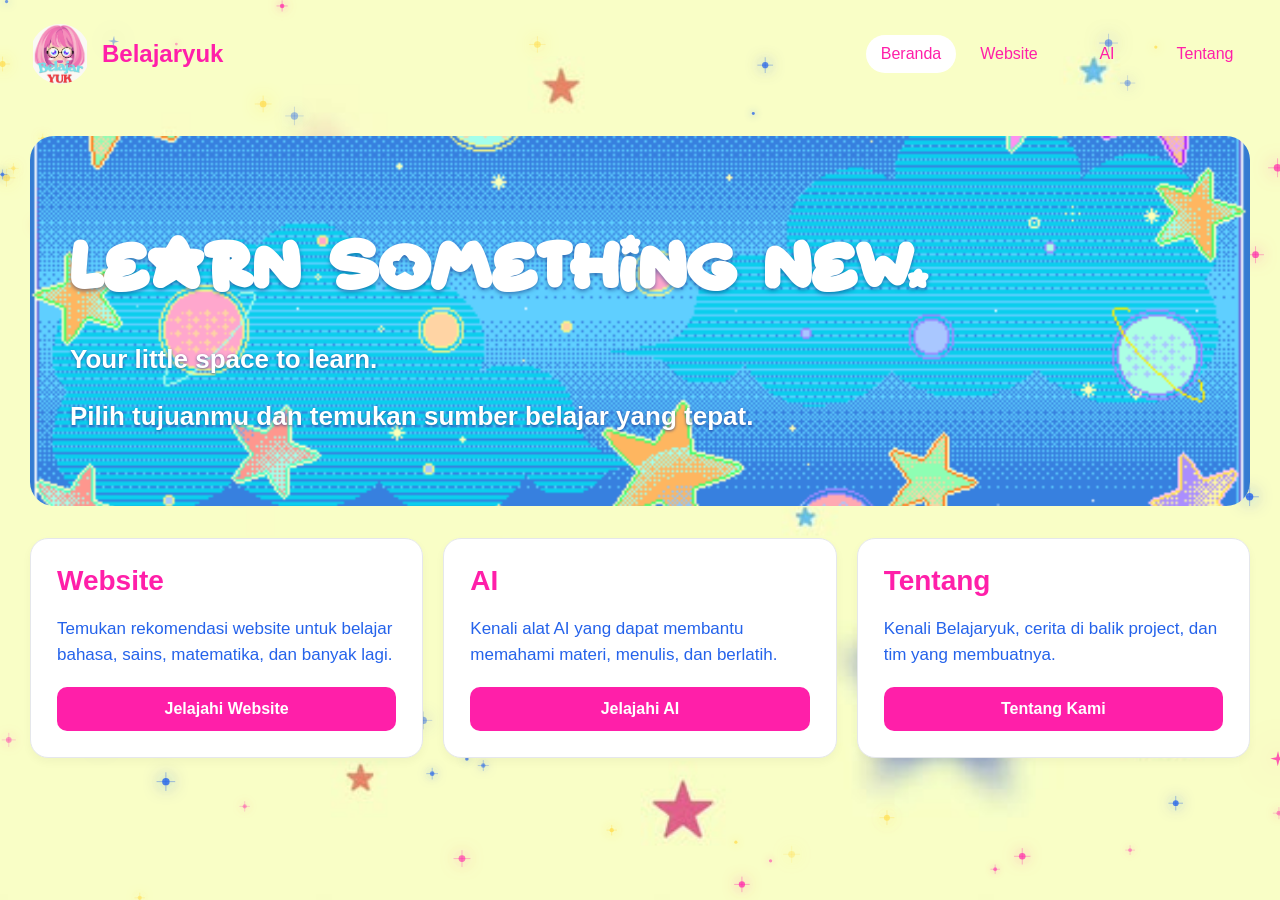
==== commit f47904cf: "Update index.html" ====
--- a/index.html
+++ b/index.html
@@ -1,65 +1,71 @@
-﻿<!DOCTYPE html>
-<html>
+<!DOCTYPE html>
+<html lang="id">
 <head>
+    <meta charset="UTF-8">
+    <meta name="viewport" content="width=device-width, initial-scale=1">
     <title>Belajaryuk</title>
+    <meta name="description" content="Jelajahi rekomendasi website belajar, alat AI, dan informasi tentang Belajaryuk.">
+    <meta property="og:type" content="website">
+    <meta property="og:site_name" content="Belajaryuk.id">
+    <meta property="og:title" content="Belajaryuk.id — Your little space to learn">
+    <meta property="og:description" content="Jelajahi rekomendasi website belajar, alat AI, dan informasi tentang Belajaryuk.">
+    <meta property="og:url" content="https://belajaryuk.id/">
+    <meta property="og:image" content="https://belajaryuk.id/assets/images/belajaryuk-logo.png">
+    <meta property="og:image:alt" content="Logo Belajaryuk menampilkan Jane dan tulisan Belajar YUK">
+    <meta name="twitter:card" content="summary_large_image">
+    <meta name="twitter:image" content="https://belajaryuk.id/assets/images/belajaryuk-logo.png">
+    <link rel="icon" type="image/png" href="assets/images/belajaryuk-favicon.png">
+    <link rel="stylesheet" href="assets/css/site-font.css">
     <style>
         @view-transition {
             navigation: auto;
         }
 
+        * {
+            box-sizing: border-box;
+        }
+
         body {
+            margin: 0;
+            isolation: isolate;
             font-family: Arial, sans-serif;
-            background-color: white;
-            margin: 0;
-        }
-
-        ::view-transition-old(root),
-        ::view-transition-new(root) {
-            animation-duration: 220ms;
-        }
-
-        ::view-transition-old(root) {
-            animation-name: page-fade-out;
-        }
-
-        ::view-transition-new(root) {
-            animation-name: page-fade-in;
-        }
-
-        @keyframes page-fade-out {
-            to {
-                opacity: 0;
-                transform: translateY(-6px);
-            }
-        }
-
-        @keyframes page-fade-in {
-            from {
-                opacity: 0;
-                transform: translateY(6px);
-            }
+            background-color: #fbffc7;
+            background-image: url("assets/images/background-reference.jpg");
+            background-position: center top;
+            background-repeat: no-repeat;
+            background-size: cover;
+            background-attachment: fixed;
         }
 
         header {
-            background-color: #eaf2ff;
             padding: 20px 30px;
             display: flex;
             align-items: center;
             justify-content: space-between;
+            gap: 20px;
         }
 
         .brand {
             display: flex;
             align-items: center;
             gap: 12px;
+            color: #ff1fa9;
+            text-decoration: none;
+        }
+
+        .brand:focus-visible,
+        a:focus-visible {
+            outline: 3px solid #2563eb;
+            outline-offset: 4px;
+            border-radius: 6px;
         }
 
         .logo {
-            width: 42px;
-            height: 42px;
-            border-radius: 12px;
-            background: linear-gradient(135deg, #2563eb, #60a5fa);
-            display: inline-block;
+            width: 60px;
+            height: 60px;
+            display: block;
+            border-radius: 50%;
+            object-fit: contain;
         }
 
         h1 {
@@ -67,155 +73,152 @@
         }
 
         nav a {
-            margin-right: 15px;
             text-decoration: none;
-            color: #333;
-            transition: color 180ms ease;
-        }
-
-        nav a:hover {
+            color: #ff1fa9;
+            display: inline-block;
+        }
+
+        .hero {
+            margin: 28px 30px 32px;
+            padding: 48px 40px;
+            border-radius: 24px;
+            background: #347bd1 url("assets/images/title-header.gif") center / cover no-repeat;
+            color: #fff;
+        }
+
+        .hero h1 {
+            color: #fff;
+            text-shadow: 0 2px 4px rgba(20, 52, 126, .55);
+        }
+
+        .hero p {
+            color: #fff;
+            font-size: clamp(20px, 2.8vw, 26px);
+            font-weight: 700;
+            text-shadow: 0 1px 3px rgba(20, 52, 126, .7);
+        }
+
+        .shortcuts {
+            display: grid;
+            grid-template-columns: repeat(3, minmax(0, 1fr));
+            gap: 20px;
+            padding: 0 30px 40px;
+            font-family: Arial, sans-serif;
+        }
+
+        .shortcut-button {
+            min-height: 220px;
+            padding: 26px;
+            display: flex;
+            flex-direction: column;
+            align-items: flex-start;
+            justify-content: space-between;
+            gap: 18px;
+            border: 1px solid #e5e7eb;
+            border-radius: 18px;
+            background: #fff;
+            box-shadow: 0 4px 10px rgba(0, 0, 0, .04);
             color: #2563eb;
-        }
-
-        .hero {
-            text-align: left;
-            padding: 30px 30px 20px;
-            margin-left: 10px;
-        }
-
-        .cards {
-            display: flex;
-            flex-wrap: wrap;
-            gap: 20px;
-            justify-content: center;
-            padding: 0 20px 30px;
-        }
-
-        .card {
-            border: 1px solid #e5e7eb;
-            padding: 15px;
-            width: calc(50% - 20px);
-            min-width: 250px;
-            box-sizing: border-box;
-            background: #fff;
-            border-radius: 18px 18px 16px 16px;
-            box-shadow: 0 4px 10px rgba(0, 0, 0, 0.04);
+            text-decoration: none;
             transition: transform 180ms ease, box-shadow 180ms ease, border-color 180ms ease;
         }
 
-        .card:hover {
+        .shortcut-button:hover {
             transform: translateY(-4px);
             border-color: #bfdbfe;
-            box-shadow: 0 10px 22px rgba(37, 99, 235, 0.12);
-        }
-
-        .card:active {
-            transform: scale(0.985);
-        }
-
-        .card-heading {
-            display: flex;
-            align-items: center;
-            gap: 12px;
-            margin-bottom: 12px;
-        }
-
-        .site-logo {
-            width: 48px;
-            height: 48px;
-            flex: 0 0 48px;
-            box-sizing: border-box;
-            padding: 6px;
-            object-fit: contain;
-            border: 1px solid #e5e7eb;
-            border-radius: 12px;
-            background: #fff;
-        }
-
-        .card-heading h3 {
-            margin: 0;
-        }
-
-        .button {
-            background-color: #2563eb;
-            color: white;
-            padding: 8px 12px;
-            text-decoration: none;
+            box-shadow: 0 10px 22px rgba(37, 99, 235, .12);
+        }
+
+        .shortcut-title {
+            color: #ff1fa9;
+            font-size: 28px;
+            font-weight: 700;
+        }
+
+        .shortcut-description {
+            font-size: 17px;
+            line-height: 1.55;
+        }
+
+        .shortcut-cta {
+            width: 100%;
+            padding: 13px 16px;
             border-radius: 10px;
-            display: inline-block;
-            margin-top: 8px;
-            transition: transform 160ms ease, background-color 160ms ease;
-        }
-
-        .button:hover {
-            transform: translateY(-2px);
-        }
-
-        .button:active {
-            transform: scale(0.96);
-        }
-
-        @media (prefers-reduced-motion: reduce) {
-            *,
-            *::before,
-            *::after {
-                scroll-behavior: auto !important;
-                animation-duration: 0.01ms !important;
-                animation-iteration-count: 1 !important;
-                transition-duration: 0.01ms !important;
-            }
-        }
-
-        .button.secondary {
-            background-color: #e0ebff;
-            color: #1d4ed8;
-            margin-left: 8px;
+            background: #ff1fa9;
+            color: #fff;
+            font-size: 16px;
+            font-weight: 700;
+            text-align: center;
+        }
+
+        @media (max-width: 760px) {
+            .shortcuts {
+                grid-template-columns: 1fr;
+            }
+
+            .shortcut-button {
+                min-height: 190px;
+            }
+        }
+
+        @media (max-width: 560px) {
+            header {
+                padding: 16px;
+            }
+
+            .hero {
+                margin: 20px 14px;
+                padding: 42px 24px;
+            }
+
+            .shortcuts {
+                padding: 0 14px 30px;
+            }
         }
     </style>
+    <link rel="stylesheet" href="assets/css/site-motion.css">
 </head>
-<body>
+<body class="interactive-page">
+    <canvas id="homepage-stars" aria-hidden="true"></canvas>
     <header>
-        <div class="brand">
-            <span class="logo" aria-label="Logo Belajaryuk"></span>
+        <a class="brand" href="index.html" aria-label="Kembali ke Beranda Belajaryuk">
+            <img class="logo" src="assets/images/belajaryuk-logo.png" alt="Logo Belajaryuk, Jane dan tulisan Belajar YUK">
             <h2>Belajaryuk</h2>
-<<<<<<< Updated upstream
-        </div>
-        <nav>
-            <a href="index.html">Beranda</a>
-=======
         </a>
-        <nav class="site-nav">
+        <nav class="site-nav" aria-label="Navigasi utama">
             <span class="nav-pill" aria-hidden="true"></span>
             <a href="index.html" aria-current="page">Beranda</a>
             <a href="website.html">Website</a>
->>>>>>> Stashed changes
             <a href="ai.html">AI</a>
-            <a href="#">Tentang</a>
+            <a href="about.html">Tentang</a>
         </nav>
     </header>
 
-    <div class="hero">
-        <h1>Learn Something New.</h1>
-        <p>Your little space to learn.</p>
-        <p>Temukan ruang belajar yang tepat untukmu.</p>
-    </div>
-<<<<<<< Updated upstream
-=======
-    <nav class="home-actions" aria-label="Jelajahi Belajaryuk">
-        <a class="home-action home-action--explore" href="website.html">
-            <span class="home-action-title">Jelajahi Website</span>
-            <span class="home-action-description">Temukan platform belajar untuk berbagai mata pelajaran dan kebutuhan.</span>
-        </a>
-        <a class="home-action home-action--explore" href="ai.html">
-            <span class="home-action-title">Jelajahi AI</span>
-            <span class="home-action-description">Kenali alat AI yang dapat membantu belajar, mencari ide, dan memahami materi.</span>
-        </a>
-        <a class="home-action home-action--explore" href="about.html">
-            <span class="home-action-title">Tentang Belajaryuk</span>
-            <span class="home-action-description">Cari tahu tujuan, cerita, maskot, dan tim di balik Belajaryuk.</span>
-        </a>
-    </nav>
+    <main>
+        <section class="hero">
+            <h1>Learn Something New.</h1>
+            <p>Your little space to learn.</p>
+            <p>Pilih tujuanmu dan temukan sumber belajar yang tepat.</p>
+        </section>
+
+        <section class="shortcuts" aria-label="Jelajahi Belajaryuk">
+            <a class="shortcut-button" href="website.html">
+                <span class="shortcut-title">Website</span>
+                <span class="shortcut-description">Temukan rekomendasi website untuk belajar bahasa, sains, matematika, dan banyak lagi.</span>
+                <span class="shortcut-cta">Jelajahi Website</span>
+            </a>
+            <a class="shortcut-button" href="ai.html">
+                <span class="shortcut-title">AI</span>
+                <span class="shortcut-description">Kenali alat AI yang dapat membantu memahami materi, menulis, dan berlatih.</span>
+                <span class="shortcut-cta">Jelajahi AI</span>
+            </a>
+            <a class="shortcut-button" href="about.html">
+                <span class="shortcut-title">Tentang</span>
+                <span class="shortcut-description">Kenali Belajaryuk, cerita di balik project, dan tim yang membuatnya.</span>
+                <span class="shortcut-cta">Tentang Kami</span>
+            </a>
+        </section>
+    </main>
     <script src="assets/js/home-interactions.js" defer></script>
->>>>>>> Stashed changes
 </body>
 </html>
--- a/assets/css/site-font.css
+++ b/assets/css/site-font.css
@@ -0,0 +1,27 @@
+@font-face {
+    font-family: "Starborn";
+    src: url("../fonts/Starborn.ttf") format("truetype");
+    font-style: normal;
+    font-weight: 400;
+    font-display: swap;
+}
+
+.hero h1 {
+    font-family: "Starborn", Arial, sans-serif;
+    font-size: clamp(34px, 6vw, 58px);
+    line-height: 1.1;
+}
+
+@media (max-width: 560px) {
+    header {
+        align-items: flex-start;
+        flex-direction: column;
+        gap: 8px;
+    }
+
+    nav {
+        display: flex;
+        flex-wrap: wrap;
+        gap: 6px;
+    }
+}
--- a/assets/css/site-motion.css
+++ b/assets/css/site-motion.css
@@ -0,0 +1,308 @@
+body {
+    isolation: isolate;
+}
+
+#homepage-stars {
+    position: fixed;
+    inset: 0;
+    z-index: 0;
+    width: 100%;
+    height: 100%;
+    pointer-events: none;
+}
+
+body > :not(#homepage-stars):not(.click-sparkle) {
+    position: relative;
+    z-index: 1;
+}
+
+.click-sparkle {
+    position: fixed;
+    z-index: 10;
+    color: var(--spark-color);
+    font-size: 15px;
+    line-height: 1;
+    pointer-events: none;
+    text-shadow: 0 0 6px currentColor;
+    animation: click-sparkle-burst 560ms ease-out forwards;
+}
+
+@keyframes click-sparkle-burst {
+    from {
+        opacity: 1;
+        transform: translate(-50%, -50%) scale(.5);
+    }
+
+    to {
+        opacity: 0;
+        transform: translate(calc(-50% + var(--spark-x)), calc(-50% + var(--spark-y))) scale(1.2);
+    }
+}
+
+.logo {
+    animation: logo-float 3.6s ease-in-out infinite;
+    transition: scale 220ms ease, filter 220ms ease;
+}
+
+.brand:hover .logo {
+    scale: 1.06;
+    filter: drop-shadow(0 0 7px rgba(255, 31, 169, .45));
+}
+
+@keyframes logo-float {
+    0%, 100% {
+        transform: translateY(0);
+    }
+
+    50% {
+        transform: translateY(-4px);
+    }
+}
+
+nav a,
+.button,
+.social-icon {
+    transition: transform 180ms ease, filter 180ms ease, color 180ms ease, background-color 180ms ease;
+}
+
+.site-nav {
+    position: relative;
+    isolation: isolate;
+    display: flex;
+    flex-shrink: 0;
+    flex-wrap: nowrap;
+    gap: 8px;
+}
+
+.site-nav a {
+    position: relative;
+    z-index: 1;
+    display: inline-flex;
+    flex: 0 0 90px;
+    align-items: center;
+    justify-content: center;
+    width: 90px;
+    height: 38px;
+    margin: 0;
+    padding: 8px 10px;
+    border-radius: 999px;
+    box-sizing: border-box;
+    line-height: 1;
+    white-space: nowrap;
+}
+
+.site-nav a[aria-current="page"] {
+    background: transparent;
+}
+
+.site-nav a[href="index.html"] {
+    view-transition-name: nav-home;
+}
+
+.site-nav a[href="website.html"] {
+    view-transition-name: nav-website;
+}
+
+.site-nav a[href="ai.html"] {
+    view-transition-name: nav-ai;
+}
+
+.site-nav a[href="about.html"] {
+    view-transition-name: nav-about;
+}
+
+.site-nav .nav-pill {
+    position: absolute;
+    z-index: 0;
+    top: 0;
+    left: 0;
+    width: 90px;
+    height: 38px;
+    border-radius: 999px;
+    background: #fff;
+    view-transition-name: active-nav-pill;
+    pointer-events: none;
+}
+
+@media (max-width: 640px) {
+    header {
+        flex-wrap: wrap;
+        gap: 12px;
+    }
+
+    .site-nav {
+        margin-left: auto;
+        margin-right: auto;
+    }
+}
+
+::view-transition-group(active-nav-pill) {
+    z-index: 1;
+    animation-duration: 720ms;
+    animation-timing-function: cubic-bezier(.4, 0, .2, 1);
+}
+
+::view-transition-group(nav-home),
+::view-transition-group(nav-website),
+::view-transition-group(nav-ai),
+::view-transition-group(nav-about) {
+    z-index: 2;
+}
+
+::view-transition-old(active-nav-pill) {
+    animation: none;
+    opacity: 1;
+}
+
+::view-transition-new(active-nav-pill) {
+    animation: none;
+    opacity: 1;
+}
+
+::view-transition-old(nav-home),
+::view-transition-new(nav-home),
+::view-transition-old(nav-website),
+::view-transition-new(nav-website),
+::view-transition-old(nav-ai),
+::view-transition-new(nav-ai),
+::view-transition-old(nav-about),
+::view-transition-new(nav-about) {
+    animation: none;
+    opacity: 1;
+}
+
+::view-transition-old(root),
+::view-transition-new(root) {
+    transform: none !important;
+}
+
+nav a:hover {
+    transform: translateY(-2px);
+}
+
+.button:hover,
+.social-icon:hover {
+    transform: translateY(-2px);
+}
+
+.button:active,
+.social-icon:active {
+    transform: scale(.96);
+}
+
+.card,
+.team-card {
+    transition: transform 180ms ease, box-shadow 180ms ease, border-color 180ms ease;
+}
+
+.card:hover,
+.team-card:hover {
+    transform: translateY(-4px);
+}
+
+.card:active,
+.team-card:active {
+    transform: scale(.985);
+}
+
+.site-logo,
+.team-photo {
+    transition: transform 180ms ease, filter 180ms ease;
+}
+
+.card:hover .site-logo,
+.team-card:hover .team-photo {
+    transform: scale(1.04);
+}
+
+@keyframes content-fade-in {
+    from {
+        opacity: 0;
+    }
+
+    to {
+        opacity: 1;
+    }
+}
+
+.interactive-page.motion-ready .hero,
+.interactive-page.motion-ready .section-heading {
+    animation: content-fade-in 520ms ease both;
+}
+
+.interactive-page .hero h1 {
+    view-transition-name: hero-title;
+}
+
+::view-transition-group(hero-title) {
+    animation-duration: 650ms;
+}
+
+::view-transition-old(hero-title) {
+    animation: hero-title-fade-out 180ms ease both;
+}
+
+::view-transition-new(hero-title) {
+    animation: hero-title-glow-in 650ms ease-out both;
+}
+
+@keyframes hero-title-fade-out {
+    to {
+        opacity: 0;
+    }
+}
+
+@keyframes hero-title-glow-in {
+    0% {
+        opacity: 0;
+        filter: drop-shadow(0 0 0 rgba(255, 255, 255, 0));
+    }
+
+    35% {
+        opacity: 1;
+        filter: drop-shadow(0 0 12px rgba(255, 255, 255, .95)) drop-shadow(0 0 30px rgba(255, 223, 87, .85));
+    }
+
+    100% {
+        opacity: 1;
+        filter: drop-shadow(0 0 3px rgba(255, 255, 255, .45));
+    }
+}
+
+.interactive-page .scroll-reveal {
+    transition: opacity 520ms ease, transform 520ms ease, box-shadow 180ms ease, border-color 180ms ease;
+}
+
+.interactive-page.scroll-reveal-ready .scroll-reveal:not(.is-visible) {
+    opacity: 0;
+    transform: translateY(22px);
+}
+
+.interactive-page.scroll-reveal-ready .scroll-reveal.is-visible {
+    opacity: 1;
+}
+
+@media (prefers-reduced-motion: reduce) {
+    *,
+    *::before,
+    *::after {
+        scroll-behavior: auto !important;
+        animation-duration: .01ms !important;
+        animation-iteration-count: 1 !important;
+        transition-duration: .01ms !important;
+    }
+
+    .interactive-page.scroll-reveal-ready .scroll-reveal:not(.is-visible) {
+        opacity: 1;
+        transform: none;
+    }
+
+    ::view-transition-group(hero-title),
+    ::view-transition-old(hero-title),
+    ::view-transition-new(hero-title),
+    ::view-transition-group(active-nav-pill),
+    ::view-transition-old(active-nav-pill),
+    ::view-transition-new(active-nav-pill) {
+        animation: none;
+    }
+}
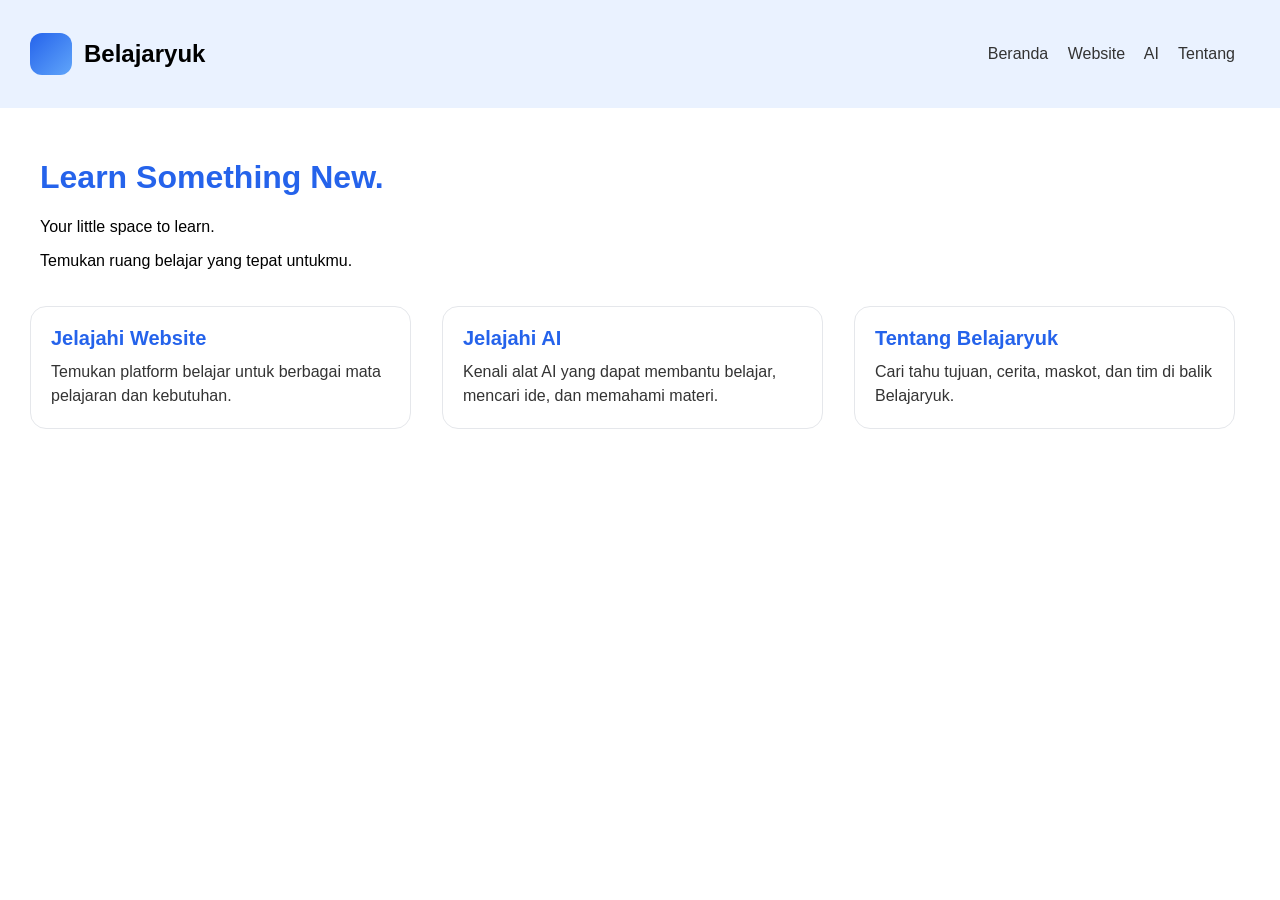
==== commit fb40cfe9: "Update index.html" ====
--- a/index.html
+++ b/index.html
@@ -1,71 +1,65 @@
-<!DOCTYPE html>
-<html lang="id">
+﻿<!DOCTYPE html>
+<html>
 <head>
-    <meta charset="UTF-8">
-    <meta name="viewport" content="width=device-width, initial-scale=1">
     <title>Belajaryuk</title>
-    <meta name="description" content="Jelajahi rekomendasi website belajar, alat AI, dan informasi tentang Belajaryuk.">
-    <meta property="og:type" content="website">
-    <meta property="og:site_name" content="Belajaryuk.id">
-    <meta property="og:title" content="Belajaryuk.id — Your little space to learn">
-    <meta property="og:description" content="Jelajahi rekomendasi website belajar, alat AI, dan informasi tentang Belajaryuk.">
-    <meta property="og:url" content="https://belajaryuk.id/">
-    <meta property="og:image" content="https://belajaryuk.id/assets/images/belajaryuk-logo.png">
-    <meta property="og:image:alt" content="Logo Belajaryuk menampilkan Jane dan tulisan Belajar YUK">
-    <meta name="twitter:card" content="summary_large_image">
-    <meta name="twitter:image" content="https://belajaryuk.id/assets/images/belajaryuk-logo.png">
-    <link rel="icon" type="image/png" href="assets/images/belajaryuk-favicon.png">
-    <link rel="stylesheet" href="assets/css/site-font.css">
     <style>
         @view-transition {
             navigation: auto;
         }
 
-        * {
-            box-sizing: border-box;
-        }
-
         body {
+            font-family: Arial, sans-serif;
+            background-color: white;
             margin: 0;
-            isolation: isolate;
-            font-family: Arial, sans-serif;
-            background-color: #fbffc7;
-            background-image: url("assets/images/background-reference.jpg");
-            background-position: center top;
-            background-repeat: no-repeat;
-            background-size: cover;
-            background-attachment: fixed;
+        }
+
+        ::view-transition-old(root),
+        ::view-transition-new(root) {
+            animation-duration: 220ms;
+        }
+
+        ::view-transition-old(root) {
+            animation-name: page-fade-out;
+        }
+
+        ::view-transition-new(root) {
+            animation-name: page-fade-in;
+        }
+
+        @keyframes page-fade-out {
+            to {
+                opacity: 0;
+                transform: translateY(-6px);
+            }
+        }
+
+        @keyframes page-fade-in {
+            from {
+                opacity: 0;
+                transform: translateY(6px);
+            }
         }
 
         header {
+            background-color: #eaf2ff;
             padding: 20px 30px;
             display: flex;
             align-items: center;
             justify-content: space-between;
-            gap: 20px;
         }
 
         .brand {
             display: flex;
             align-items: center;
             gap: 12px;
-            color: #ff1fa9;
-            text-decoration: none;
-        }
-
-        .brand:focus-visible,
-        a:focus-visible {
-            outline: 3px solid #2563eb;
-            outline-offset: 4px;
-            border-radius: 6px;
         }
 
         .logo {
-            width: 60px;
-            height: 60px;
-            display: block;
-            border-radius: 50%;
-            object-fit: contain;
+            width: 42px;
+            height: 42px;
+            border-radius: 12px;
+            background: linear-gradient(135deg, #2563eb, #60a5fa);
+            display: inline-block;
         }
 
         h1 {
@@ -73,152 +67,181 @@
         }
 
         nav a {
+            margin-right: 15px;
             text-decoration: none;
-            color: #ff1fa9;
-            display: inline-block;
+            color: #333;
+            transition: color 180ms ease;
+        }
+
+        nav a:hover {
+            color: #2563eb;
         }
 
         .hero {
-            margin: 28px 30px 32px;
-            padding: 48px 40px;
-            border-radius: 24px;
-            background: #347bd1 url("assets/images/title-header.gif") center / cover no-repeat;
-            color: #fff;
-        }
-
-        .hero h1 {
-            color: #fff;
-            text-shadow: 0 2px 4px rgba(20, 52, 126, .55);
-        }
-
-        .hero p {
-            color: #fff;
-            font-size: clamp(20px, 2.8vw, 26px);
+            text-align: left;
+            padding: 30px 30px 20px;
+            margin-left: 10px;
+        }
+
+        .home-actions {
+            display: flex;
+            flex-wrap: wrap;
+            gap: 16px;
+            padding: 0 30px 30px;
+        }
+
+        .home-action {
+            display: flex;
+            flex: 1 1 220px;
+            flex-direction: column;
+            gap: 10px;
+            padding: 20px;
+            border: 1px solid #e5e7eb;
+            border-radius: 16px;
+            background: #fff;
+            color: #333;
+            text-decoration: none;
+            transition: transform 180ms ease, box-shadow 180ms ease;
+        }
+
+        .home-action:hover {
+            transform: translateY(-3px);
+            box-shadow: 0 8px 18px rgba(37, 99, 235, .12);
+        }
+
+        .home-action-title {
+            color: #2563eb;
+            font-size: 20px;
             font-weight: 700;
-            text-shadow: 0 1px 3px rgba(20, 52, 126, .7);
-        }
-
-        .shortcuts {
-            display: grid;
-            grid-template-columns: repeat(3, minmax(0, 1fr));
+        }
+
+        .home-action-description {
+            line-height: 1.5;
+        }
+
+        .cards {
+            display: flex;
+            flex-wrap: wrap;
             gap: 20px;
-            padding: 0 30px 40px;
-            font-family: Arial, sans-serif;
-        }
-
-        .shortcut-button {
-            min-height: 220px;
-            padding: 26px;
-            display: flex;
-            flex-direction: column;
-            align-items: flex-start;
-            justify-content: space-between;
-            gap: 18px;
+            justify-content: center;
+            padding: 0 20px 30px;
+        }
+
+        .card {
             border: 1px solid #e5e7eb;
-            border-radius: 18px;
+            padding: 15px;
+            width: calc(50% - 20px);
+            min-width: 250px;
+            box-sizing: border-box;
             background: #fff;
-            box-shadow: 0 4px 10px rgba(0, 0, 0, .04);
-            color: #2563eb;
-            text-decoration: none;
+            border-radius: 18px 18px 16px 16px;
+            box-shadow: 0 4px 10px rgba(0, 0, 0, 0.04);
             transition: transform 180ms ease, box-shadow 180ms ease, border-color 180ms ease;
         }
 
-        .shortcut-button:hover {
+        .card:hover {
             transform: translateY(-4px);
             border-color: #bfdbfe;
-            box-shadow: 0 10px 22px rgba(37, 99, 235, .12);
-        }
-
-        .shortcut-title {
-            color: #ff1fa9;
-            font-size: 28px;
-            font-weight: 700;
-        }
-
-        .shortcut-description {
-            font-size: 17px;
-            line-height: 1.55;
-        }
-
-        .shortcut-cta {
-            width: 100%;
-            padding: 13px 16px;
+            box-shadow: 0 10px 22px rgba(37, 99, 235, 0.12);
+        }
+
+        .card:active {
+            transform: scale(0.985);
+        }
+
+        .card-heading {
+            display: flex;
+            align-items: center;
+            gap: 12px;
+            margin-bottom: 12px;
+        }
+
+        .site-logo {
+            width: 48px;
+            height: 48px;
+            flex: 0 0 48px;
+            box-sizing: border-box;
+            padding: 6px;
+            object-fit: contain;
+            border: 1px solid #e5e7eb;
+            border-radius: 12px;
+            background: #fff;
+        }
+
+        .card-heading h3 {
+            margin: 0;
+        }
+
+        .button {
+            background-color: #2563eb;
+            color: white;
+            padding: 8px 12px;
+            text-decoration: none;
             border-radius: 10px;
-            background: #ff1fa9;
-            color: #fff;
-            font-size: 16px;
-            font-weight: 700;
-            text-align: center;
-        }
-
-        @media (max-width: 760px) {
-            .shortcuts {
-                grid-template-columns: 1fr;
+            display: inline-block;
+            margin-top: 8px;
+            transition: transform 160ms ease, background-color 160ms ease;
+        }
+
+        .button:hover {
+            transform: translateY(-2px);
+        }
+
+        .button:active {
+            transform: scale(0.96);
+        }
+
+        @media (prefers-reduced-motion: reduce) {
+            *,
+            *::before,
+            *::after {
+                scroll-behavior: auto !important;
+                animation-duration: 0.01ms !important;
+                animation-iteration-count: 1 !important;
+                transition-duration: 0.01ms !important;
             }
-
-            .shortcut-button {
-                min-height: 190px;
-            }
-        }
-
-        @media (max-width: 560px) {
-            header {
-                padding: 16px;
-            }
-
-            .hero {
-                margin: 20px 14px;
-                padding: 42px 24px;
-            }
-
-            .shortcuts {
-                padding: 0 14px 30px;
-            }
+        }
+
+        .button.secondary {
+            background-color: #e0ebff;
+            color: #1d4ed8;
+            margin-left: 8px;
         }
     </style>
-    <link rel="stylesheet" href="assets/css/site-motion.css">
 </head>
-<body class="interactive-page">
-    <canvas id="homepage-stars" aria-hidden="true"></canvas>
+<body>
     <header>
-        <a class="brand" href="index.html" aria-label="Kembali ke Beranda Belajaryuk">
-            <img class="logo" src="assets/images/belajaryuk-logo.png" alt="Logo Belajaryuk, Jane dan tulisan Belajar YUK">
+        <div class="brand">
+            <span class="logo" aria-label="Logo Belajaryuk"></span>
             <h2>Belajaryuk</h2>
-        </a>
-        <nav class="site-nav" aria-label="Navigasi utama">
-            <span class="nav-pill" aria-hidden="true"></span>
-            <a href="index.html" aria-current="page">Beranda</a>
+        </div>
+        <nav>
+            <a href="index.html">Beranda</a>
             <a href="website.html">Website</a>
             <a href="ai.html">AI</a>
             <a href="about.html">Tentang</a>
         </nav>
     </header>
 
-    <main>
-        <section class="hero">
-            <h1>Learn Something New.</h1>
-            <p>Your little space to learn.</p>
-            <p>Pilih tujuanmu dan temukan sumber belajar yang tepat.</p>
-        </section>
-
-        <section class="shortcuts" aria-label="Jelajahi Belajaryuk">
-            <a class="shortcut-button" href="website.html">
-                <span class="shortcut-title">Website</span>
-                <span class="shortcut-description">Temukan rekomendasi website untuk belajar bahasa, sains, matematika, dan banyak lagi.</span>
-                <span class="shortcut-cta">Jelajahi Website</span>
-            </a>
-            <a class="shortcut-button" href="ai.html">
-                <span class="shortcut-title">AI</span>
-                <span class="shortcut-description">Kenali alat AI yang dapat membantu memahami materi, menulis, dan berlatih.</span>
-                <span class="shortcut-cta">Jelajahi AI</span>
-            </a>
-            <a class="shortcut-button" href="about.html">
-                <span class="shortcut-title">Tentang</span>
-                <span class="shortcut-description">Kenali Belajaryuk, cerita di balik project, dan tim yang membuatnya.</span>
-                <span class="shortcut-cta">Tentang Kami</span>
-            </a>
-        </section>
-    </main>
+    <div class="hero">
+        <h1>Learn Something New.</h1>
+        <p>Your little space to learn.</p>
+        <p>Temukan ruang belajar yang tepat untukmu.</p>
+    </div>
+    <nav class="home-actions" aria-label="Jelajahi Belajaryuk">
+        <a class="home-action home-action--explore" href="website.html">
+            <span class="home-action-title">Jelajahi Website</span>
+            <span class="home-action-description">Temukan platform belajar untuk berbagai mata pelajaran dan kebutuhan.</span>
+        </a>
+        <a class="home-action home-action--explore" href="ai.html">
+            <span class="home-action-title">Jelajahi AI</span>
+            <span class="home-action-description">Kenali alat AI yang dapat membantu belajar, mencari ide, dan memahami materi.</span>
+        </a>
+        <a class="home-action home-action--explore" href="about.html">
+            <span class="home-action-title">Tentang Belajaryuk</span>
+            <span class="home-action-description">Cari tahu tujuan, cerita, maskot, dan tim di balik Belajaryuk.</span>
+        </a>
+    </nav>
     <script src="assets/js/home-interactions.js" defer></script>
 </body>
 </html>
